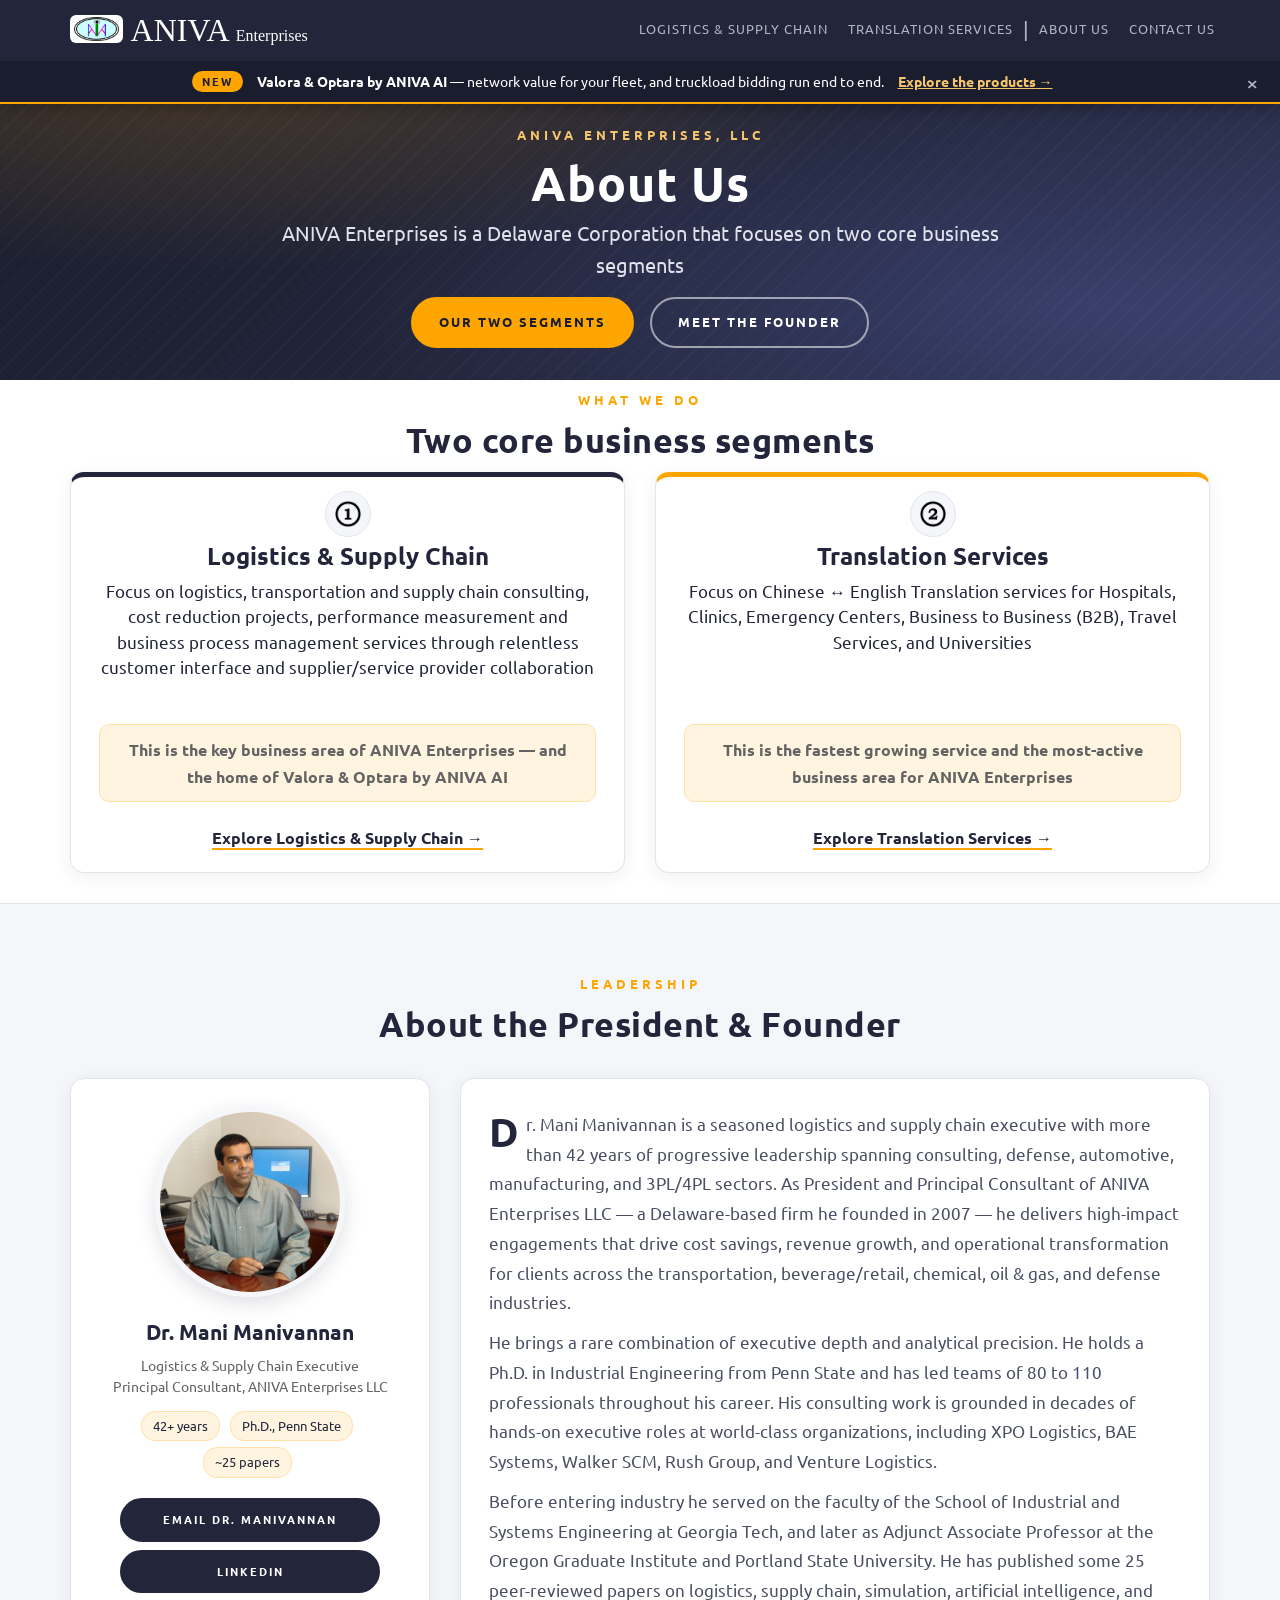
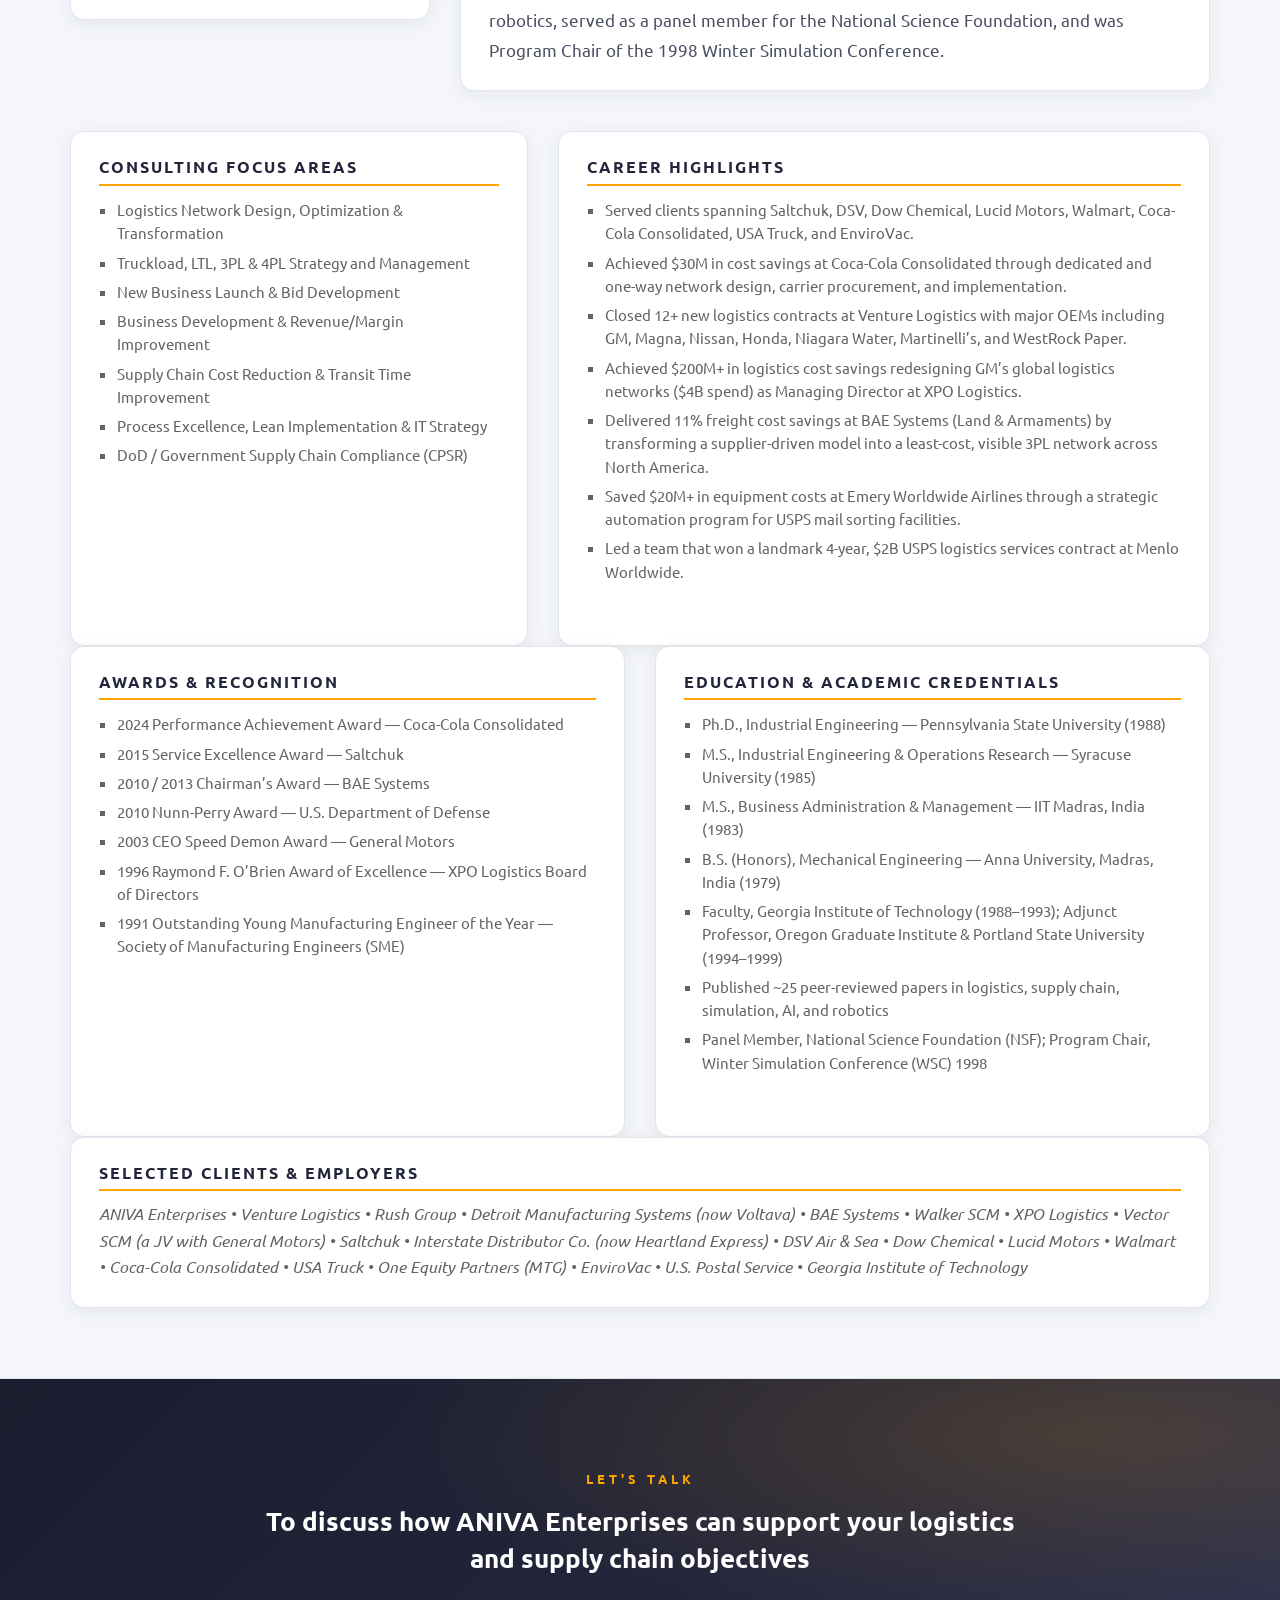
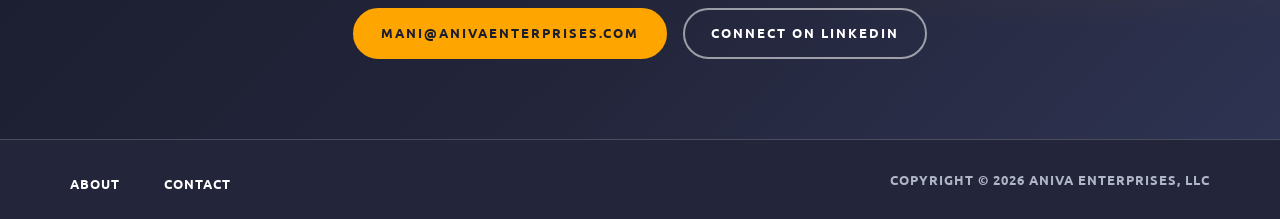
==== AboutUs/AboutUs.html @ e30e4d9e "Introduce Optara by ANIVA AI across the site - LSC page: new Optara band after Valora, same design l" ====
<!DOCTYPE html>
<html>
  <head>
    <title>
      About Us
    </title>
    <link rel="shortcut icon" href="../browser_icon.ico"/>
    <meta charset="utf-8">
    <meta http-equiv="X-UA-Compatible" content="IE=edge">
    <meta name="viewport" content="width=device-width, initial-scale=1">
    <meta name="description" content="About ANIVA Enterprises, LLC - a Delaware corporation with two core segments, logistics & supply chain consulting and translation services - and its founder, Dr. Mani Manivannan.">
    <meta property="og:type" content="website">
    <meta property="og:site_name" content="ANIVA Enterprises, LLC">
    <meta property="og:title" content="About Us | ANIVA Enterprises">
    <meta property="og:description" content="About ANIVA Enterprises, LLC - a Delaware corporation with two core segments, logistics & supply chain consulting and translation services - and its founder, Dr. Mani Manivannan.">
    <meta property="og:url" content="https://www.anivaenterprises.com/AboutUs/AboutUs.html">
    <meta property="og:image" content="https://www.anivaenterprises.com/og-image.png">
    <meta property="og:image:width" content="1200">
    <meta property="og:image:height" content="630">
    <meta property="og:image:alt" content="ANIVA Enterprises, LLC - Logistics & Supply Chain Consulting; Chinese-English Translation">
    <meta name="twitter:card" content="summary_large_image">
    <meta name="twitter:title" content="About Us | ANIVA Enterprises">
    <meta name="twitter:description" content="About ANIVA Enterprises, LLC - a Delaware corporation with two core segments, logistics & supply chain consulting and translation services - and its founder, Dr. Mani Manivannan.">
    <meta name="twitter:image" content="https://www.anivaenterprises.com/og-image.png">
    <link rel="stylesheet" href="https://maxcdn.bootstrapcdn.com/bootstrap/3.3.5/css/bootstrap.min.css">
    <link href='https://fonts.googleapis.com/css?family=Ubuntu:400,500,700,400italic' rel='stylesheet' type='text/css'>
    <link rel="stylesheet" href="../Nav_Bar.css?v=2"/>
    <link rel="stylesheet" href="../Footer.css"/>
    <link rel="stylesheet" href="../Site.css?v=3"/>
    <link rel="stylesheet" href="AboutUs.css?v=2"/>
  </head>

  <body>
    <!--Navigation Bar-->
    <div class="navbar navbar-default navbar-fixed-top" role="navigation">
      <div class="container">
        <div class="navbar-header">
          <button type="button" class="navbar-toggle" data-toggle="collapse" data-target=".navbar-collapse">
            <span class="sr-only">Toggle navigation</span>
            <span class="icon-bar"></span>
            <span class="icon-bar"></span>
            <span class="icon-bar"></span>
          </button>
          <a class="navbar-brand" id="home-button" href="../Home/Home.html"><img class="brand-logo" src="../Home/ANIVA_logo.png" alt="ANIVA logo" width="52" height="28" style="display:inline-block;height:28px;width:auto;vertical-align:middle;position:relative;top:-5px;margin-right:8px;background:#fff;border-radius:6px;padding:2px 4px;">ANIVA <span class="brand-sub">Enterprises</span></a>
        </div>
        <div class="navbar-collapse collapse">
          <ul class="nav navbar-nav navbar-right">
            <li><a href="../LogisticsandSupplyChain/LSC.html">Logistics &amp; Supply Chain</a></li>
            <li><a href="../TranslationServices/TranslationServices.html">Translation Services</a></li>
            <li id="nav_divider" class="hidden-xs">|</li>
            <li><a href="AboutUs.html">About Us</a></li>
            <li><a href="../ContactUs/ContactUs.html">Contact Us</a></li>
          </ul>
        </div>
      </div>
    </div>

    <!--Valora announcement ribbon (dismissible)-->
    <div class="announce" id="announce" role="region" aria-label="Announcement">
      <span class="announce-pill">New</span>
      <span class="announce-text"><span class="announce-short">Introducing </span><b>Valora &amp; Optara by ANIVA AI</b><span class="announce-long"> &mdash; network value for your fleet, and truckload bidding run end to end.</span></span>
      <a class="announce-link" href="../LogisticsandSupplyChain/LSC.html#valora"><span class="announce-long">Explore the products</span><span class="announce-short">Learn more</span> &rarr;</a>
      <button class="announce-close" type="button" aria-label="Dismiss announcement">&times;</button>
    </div>
    <!--Hero-->
    <section class="hero hero-compact">
      <div class="container">
        <p class="eyebrow eyebrow-light">ANIVA Enterprises, LLC</p>
        <h1>About Us</h1>
        <p class="hero-lede">ANIVA Enterprises is a Delaware Corporation that focuses on two core business segments</p>
        <div class="hero-actions">
          <a class="cta cta-solid" href="#segments">Our two segments</a>
          <a class="cta cta-ghost" href="#founder">Meet the founder</a>
        </div>
      </div>
    </section>

    <!--Business Segments-->
    <section class="section" id="segments">
      <div class="container">
        <div class="section-head">
          <p class="eyebrow">What we do</p>
          <h2>Two core business segments</h2>
        </div>
        <div class="row card-row">
          <div class="col-md-6" id="logistics">
            <div class="site-card card-topline segment-card">
              <div class="icon-circle"><img src="one.png" alt="One"/></div>
              <h3>Logistics &amp; Supply Chain</h3>
              <p class="segment-lede">Focus on logistics, transportation and supply chain consulting, cost reduction projects, performance measurement and business process management services through relentless customer interface and supplier/service provider collaboration</p>
              <p class="segment-highlight"><b>This is the key business area of ANIVA Enterprises &mdash; and the home of Valora &amp; Optara by ANIVA AI</b></p>
              <p class="segment-link"><a class="text-link" href="../LogisticsandSupplyChain/LSC.html">Explore Logistics &amp; Supply Chain &rarr;</a></p>
            </div>
          </div>
          <div class="col-md-6" id="translation">
            <div class="site-card card-topline-orange segment-card">
              <div class="icon-circle"><img src="two.png" alt="Two"/></div>
              <h3>Translation Services</h3>
              <p class="segment-lede">Focus on Chinese &harr; English Translation services for Hospitals, Clinics, Emergency Centers, Business to Business (B2B), Travel Services, and Universities</p>
              <p class="segment-highlight"><b>This is the fastest growing service and the most-active business area for ANIVA Enterprises</b></p>
              <p class="segment-link"><a class="text-link" href="../TranslationServices/TranslationServices.html">Explore Translation Services &rarr;</a></p>
            </div>
          </div>
        </div>
      </div>
    </section>

    <!--About the Founder-->
    <section class="section section-soft" id="founder">
      <div class="container">
        <div class="section-head">
          <p class="eyebrow">Leadership</p>
          <h2>About the President &amp; Founder</h2>
        </div>

        <div class="row founder-intro">
          <div class="col-md-4">
            <div class="founder-photo-card">
              <img src="founder.png" alt="Dr. Mani Manivannan"/>
              <p class="founder-name">Dr. Mani Manivannan</p>
              <p class="founder-role">Logistics &amp; Supply Chain Executive<br>Principal Consultant, ANIVA Enterprises LLC</p>
              <div class="founder-quick">
                <span class="chip chip-orange">42+ years</span>
                <span class="chip chip-orange">Ph.D., Penn State</span>
                <span class="chip chip-orange">~25 papers</span>
              </div>
              <a class="cta cta-navy" href="mailto:mani@anivaenterprises.com">Email Dr. Manivannan</a>
              <a class="cta cta-navy" href="https://www.linkedin.com/in/mani-manivannan-b19516b/" target="_blank" rel="noopener">LinkedIn</a>
            </div>
          </div>
          <div class="col-md-8">
            <div class="site-card site-card-static founder-bio">
              <p>
                Dr. Mani Manivannan is a seasoned logistics and supply chain executive with more than 42 years of progressive leadership spanning consulting, defense, automotive, manufacturing, and 3PL/4PL sectors. As President and Principal Consultant of ANIVA Enterprises LLC &mdash; a Delaware-based firm he founded in 2007 &mdash; he delivers high-impact engagements that drive cost savings, revenue growth, and operational transformation for clients across the transportation, beverage/retail, chemical, oil &amp; gas, and defense industries.
              </p>
              <p>
                He brings a rare combination of executive depth and analytical precision. He holds a Ph.D. in Industrial Engineering from Penn State and has led teams of 80 to 110 professionals throughout his career. His consulting work is grounded in decades of hands-on executive roles at world-class organizations, including XPO Logistics, BAE Systems, Walker SCM, Rush Group, and Venture Logistics.
              </p>
              <p>
                Before entering industry he served on the faculty of the School of Industrial and Systems Engineering at Georgia Tech, and later as Adjunct Associate Professor at the Oregon Graduate Institute and Portland State University. He has published some 25 peer-reviewed papers on logistics, supply chain, simulation, artificial intelligence, and robotics, served as a panel member for the National Science Foundation, and was Program Chair of the 1998 Winter Simulation Conference.
              </p>
            </div>
          </div>
        </div>

        <div class="row card-row founder-details">
          <div class="col-md-5">
            <div class="site-card site-card-static">
              <h4 class="mini-head">Consulting Focus Areas</h4>
              <ul>
                <li>Logistics Network Design, Optimization &amp; Transformation</li>
                <li>Truckload, LTL, 3PL &amp; 4PL Strategy and Management</li>
                <li>New Business Launch &amp; Bid Development</li>
                <li>Business Development &amp; Revenue/Margin Improvement</li>
                <li>Supply Chain Cost Reduction &amp; Transit Time Improvement</li>
                <li>Process Excellence, Lean Implementation &amp; IT Strategy</li>
                <li>DoD / Government Supply Chain Compliance (CPSR)</li>
              </ul>
            </div>
          </div>
          <div class="col-md-7">
            <div class="site-card site-card-static">
              <h4 class="mini-head">Career Highlights</h4>
              <ul>
                <li>Served clients spanning Saltchuk, DSV, Dow Chemical, Lucid Motors, Walmart, Coca-Cola Consolidated, USA Truck, and EnviroVac.</li>
                <li>Achieved $30M in cost savings at Coca-Cola Consolidated through dedicated and one-way network design, carrier procurement, and implementation.</li>
                <li>Closed 12+ new logistics contracts at Venture Logistics with major OEMs including GM, Magna, Nissan, Honda, Niagara Water, Martinelli&rsquo;s, and WestRock Paper.</li>
                <li>Achieved $200M+ in logistics cost savings redesigning GM&rsquo;s global logistics networks ($4B spend) as Managing Director at XPO Logistics.</li>
                <li>Delivered 11% freight cost savings at BAE Systems (Land &amp; Armaments) by transforming a supplier-driven model into a least-cost, visible 3PL network across North America.</li>
                <li>Saved $20M+ in equipment costs at Emery Worldwide Airlines through a strategic automation program for USPS mail sorting facilities.</li>
                <li>Led a team that won a landmark 4-year, $2B USPS logistics services contract at Menlo Worldwide.</li>
              </ul>
            </div>
          </div>
        </div>

        <div class="row card-row founder-details">
          <div class="col-md-6">
            <div class="site-card site-card-static">
              <h4 class="mini-head">Awards &amp; Recognition</h4>
              <ul>
                <li>2024 Performance Achievement Award &mdash; Coca-Cola Consolidated</li>
                <li>2015 Service Excellence Award &mdash; Saltchuk</li>
                <li>2010 / 2013 Chairman&rsquo;s Award &mdash; BAE Systems</li>
                <li>2010 Nunn-Perry Award &mdash; U.S. Department of Defense</li>
                <li>2003 CEO Speed Demon Award &mdash; General Motors</li>
                <li>1996 Raymond F. O&rsquo;Brien Award of Excellence &mdash; XPO Logistics Board of Directors</li>
                <li>1991 Outstanding Young Manufacturing Engineer of the Year &mdash; Society of Manufacturing Engineers (SME)</li>
              </ul>
            </div>
          </div>
          <div class="col-md-6">
            <div class="site-card site-card-static">
              <h4 class="mini-head">Education &amp; Academic Credentials</h4>
              <ul>
                <li>Ph.D., Industrial Engineering &mdash; Pennsylvania State University (1988)</li>
                <li>M.S., Industrial Engineering &amp; Operations Research &mdash; Syracuse University (1985)</li>
                <li>M.S., Business Administration &amp; Management &mdash; IIT Madras, India (1983)</li>
                <li>B.S. (Honors), Mechanical Engineering &mdash; Anna University, Madras, India (1979)</li>
                <li>Faculty, Georgia Institute of Technology (1988&ndash;1993); Adjunct Professor, Oregon Graduate Institute &amp; Portland State University (1994&ndash;1999)</li>
                <li>Published ~25 peer-reviewed papers in logistics, supply chain, simulation, AI, and robotics</li>
                <li>Panel Member, National Science Foundation (NSF); Program Chair, Winter Simulation Conference (WSC) 1998</li>
              </ul>
            </div>
          </div>
        </div>

        <div class="row">
          <div class="col-md-12">
            <div class="site-card site-card-static clients-card">
              <h4 class="mini-head">Selected Clients &amp; Employers</h4>
              <p class="founder-clients">ANIVA Enterprises &bull; Venture Logistics &bull; Rush Group &bull; Detroit Manufacturing Systems (now Voltava) &bull; BAE Systems &bull; Walker SCM &bull; XPO Logistics &bull; Vector SCM (a JV with General Motors) &bull; Saltchuk &bull; Interstate Distributor Co. (now Heartland Express) &bull; DSV Air &amp; Sea &bull; Dow Chemical &bull; Lucid Motors &bull; Walmart &bull; Coca-Cola Consolidated &bull; USA Truck &bull; One Equity Partners (MTG) &bull; EnviroVac &bull; U.S. Postal Service &bull; Georgia Institute of Technology</p>
            </div>
          </div>
        </div>
      </div>
    </section>

    <!--Contact band-->
    <section class="band-navy about-cta">
      <div class="container">
        <p class="eyebrow">Let's talk</p>
        <h3>To discuss how ANIVA Enterprises can support your logistics and supply chain objectives</h3>
        <p><a class="cta cta-solid" href="mailto:mani@anivaenterprises.com">mani@anivaenterprises.com</a> <a class="cta cta-ghost" href="https://www.linkedin.com/in/mani-manivannan-b19516b/" target="_blank" rel="noopener">Connect on LinkedIn</a></p>
      </div>
    </section>

    <!--Footer-->
    <footer class="footer">
      <div class="container">
        <div class="row">
          <div class="col-xs-6">
            <a href="AboutUs.html">About</a>
            <a href="../ContactUs/ContactUs.html">Contact</a>
          </div>
          <div class="col-xs-6">
            <p>Copyright &copy; 2026 Aniva Enterprises, LLC</p>
          </div>
        </div>
      </div>
    </footer>

    <script src="https://ajax.googleapis.com/ajax/libs/jquery/1.11.3/jquery.min.js"></script>
    <script src="https://maxcdn.bootstrapcdn.com/bootstrap/3.3.5/js/bootstrap.min.js"></script>
    <script src="../Site.js?v=3"></script>

  </body>
</html>
---- Nav_Bar.css ----
/************************************************/
/*               Navigation Bar                 */
/************************************************/
/*Navigation Bar Space*/
.navbar {
  background-color: #23263B !important;
  height: 61px !important;
  z-index: 9 !important;
  border-width: 0 !important;
}

/*Company Label on Navigation Bar*/
.navbar-brand {
  position: relative !important;
  font-family: Georgia !important;
  color: white !important;
  top: 5px !important;
  font-size: 32px !important;
}

/*Navigation Menu Items*/
.nav a {
  position: relative !important;
  top: 4px !important;
  color: #B1B6C7 !important;
  font-family: 'Ubuntu', Tahoma, sans-serif;
  font-size: 13px !important;
  padding-left: 10px !important;
  padding-right: 10px !important;
  text-transform: uppercase !important;
  text-decoration: none !important;
  letter-spacing: 1px;
  transition: all 0.2s ease 0s;
}

/*Menu Items Mouse-Hovering Configuration*/
.nav a:hover {
  color: #DFE2EB !important;
}

/*Menu Item Divider*/
#nav_divider {
  position: relative !important;
  font-size: 20px !important;
  top: 13px !important;
  color: #B1B6C7 !important;
}

/*Collapsed Menu Configuration*/
.navbar-collapse {
  background-color: #23263B !important;
  border-width: 11px !important;
  border-color: #23263B !important;
}

/*Navbar Minimized Configuration*/
.navbar-toggle {
  position: relative;
  top: 4px;
  transition: all 0.3s ease 0s;
}

/*Navbar Icon Bars*/
.icon-bar {
  background-color: white !important;
}

.navbar-toggle:focus {
  background: none !important;
}

.navbar-toggle:hover {
  background: none !important;
}
/*Logo image beside the brand name*/
.brand-logo {
  display: inline-block !important;
  height: 28px;
  width: auto;
  vertical-align: middle;
  position: relative;
  top: -5px;
  margin-right: 8px;
  background-color: white;
  border-radius: 6px;
  padding: 2px 4px;
}

.brand-sub {
  font-size: 16px !important;
}
---- Footer.css ----
/************************************************/
/*                    Footer                    */
/************************************************/
.footer {
  position: relative;
  width: 100%;
  min-height: 80px;
  background-color: #23263B;
  font-family: 'Ubuntu', Tahoma, sans-serif;
}

.footer .row {
  margin-top: 30px;
}

.footer a {
  text-align: left;
  font-weight: bold;
  text-transform: uppercase;
  color: white;
  text-decoration: none;
  letter-spacing: 1px;
  font-size: 13px;
  margin-right: 40px;
  transition: all 0.2s ease 0s;
}

.footer a:hover {
  color: orange;
}

.footer p {
  text-align: right;
  font-weight: bold;
  text-transform: uppercase;
  color: #B1B6C7;
  letter-spacing: 1px;
  font-size: 13px;
}
---- Site.css ----
/************************************************/
/*        ANIVA Enterprises - shared styles      */
/*   Hero bands, section headers, cards, CTAs    */
/************************************************/
/* Palette: navy #23263B (deep #1A1D2E), orange accent,
   grey text #636363, page tint #F4F6FA, border #E1E5EC  */

body {
  font-family: 'Ubuntu', Tahoma, sans-serif;
  font-size: 16px;
  line-height: 1.6;
  color: #636363;
  background-color: white;
}

/*****************Small type pieces**************/
.eyebrow {
  font-size: 13px;
  letter-spacing: 4px;
  text-transform: uppercase;
  color: orange;
  font-weight: bold;
  margin: 0 0 10px 0;
}

.eyebrow-light {
  color: #F5C56B;
}

.section-head {
  text-align: center;
  max-width: 820px;
  margin: 0 auto 36px auto;
}

.section-head h2 {
  font-size: 34px;
  font-weight: bold;
  color: #23263B;
  margin: 0 0 14px 0;
  letter-spacing: 0.5px;
}

.section-lede {
  color: #636363;
  font-size: 19px;
  line-height: 1.65;
  margin: 0;
}

.accent-rule {
  width: 60px;
  height: 3px;
  background-color: orange;
  border-radius: 2px;
  margin: 14px auto 0 auto;
}

/*******************Buttons**********************/
.cta {
  display: inline-block;
  font-size: 13px;
  font-weight: bold;
  letter-spacing: 2px;
  text-transform: uppercase;
  padding: 13px 26px;
  border-radius: 30px;
  text-decoration: none !important;
  transition: all 0.25s ease 0s;
  margin: 6px 6px 0 6px;
}

.cta-solid {
  background-color: orange;
  color: #1A1D2E !important;
  border: 2px solid orange;
}

.cta-solid:hover {
  background-color: white;
  border-color: white;
  transform: translateY(-2px);
  box-shadow: 0 8px 22px rgba(0, 0, 0, 0.25);
}

.cta-ghost {
  background-color: transparent;
  color: white !important;
  border: 2px solid rgba(255, 255, 255, 0.55);
}

.cta-ghost:hover {
  border-color: white;
  background-color: rgba(255, 255, 255, 0.08);
  transform: translateY(-2px);
}

.cta-navy {
  background-color: #23263B;
  color: white !important;
  border: 2px solid #23263B;
}

.cta-navy:hover {
  background-color: white;
  color: #23263B !important;
  transform: translateY(-2px);
  box-shadow: 0 8px 22px rgba(35, 38, 59, 0.18);
}

.text-link {
  color: #23263B;
  font-weight: bold;
  text-decoration: none !important;
  border-bottom: 2px solid orange;
  transition: color 0.2s ease 0s;
}

.text-link:hover {
  color: orange;
}

/*********************Hero***********************/
.hero {
  position: relative;
  padding: 135px 0 60px 0;
  text-align: center;
  color: white;
  background-color: #23263B;
  background-image:
    radial-gradient(ellipse at 15% 20%, rgba(255, 165, 0, 0.18) 0%, rgba(255, 165, 0, 0) 45%),
    radial-gradient(ellipse at 85% 80%, rgba(120, 140, 255, 0.18) 0%, rgba(120, 140, 255, 0) 50%),
    linear-gradient(135deg, #1A1D2E 0%, #23263B 55%, #2E3352 100%);
  overflow: hidden;
}

.hero:before {
  content: "";
  position: absolute;
  inset: 0;
  background-image: repeating-linear-gradient(-45deg, rgba(255, 255, 255, 0.025) 0 2px, transparent 2px 14px);
  pointer-events: none;
}

.hero .container {
  position: relative;
}

.hero h1 {
  font-size: 48px;
  font-weight: bold;
  letter-spacing: 1px;
  color: white;
  margin: 0 0 18px 0;
}

.hero-lede {
  font-size: 20px;
  line-height: 1.6;
  color: #DFE2EB;
  max-width: 760px;
  margin: 0 auto 26px auto;
}

.hero-actions {
  margin-bottom: 44px;
}

.hero-compact {
  padding-bottom: 54px;
}

.hero-compact .hero-actions {
  margin-bottom: 0;
}

/* Photo hero: page supplies the image via an inline style or page CSS */
.hero-photo {
  background-size: cover;
  background-position: center;
}

.hero-photo:after {
  content: "";
  position: absolute;
  inset: 0;
  background: linear-gradient(135deg, rgba(26, 29, 46, 0.88) 0%, rgba(35, 38, 59, 0.78) 55%, rgba(46, 51, 82, 0.72) 100%);
  pointer-events: none;
}

.hero-photo .container {
  z-index: 1;
}

.hero-stats {
  display: flex;
  flex-wrap: wrap;
  justify-content: center;
  gap: 16px;
  max-width: 1040px;
  margin: 0 auto;
}

.stat {
  flex: 1 1 200px;
  max-width: 250px;
  background-color: rgba(255, 255, 255, 0.06);
  border: 1px solid rgba(255, 255, 255, 0.14);
  border-radius: 12px;
  padding: 18px 16px 16px 16px;
  text-align: center;
  backdrop-filter: blur(2px);
}

.stat-num {
  display: block;
  font-size: 38px;
  font-weight: bold;
  color: white;
  line-height: 1;
  margin-bottom: 8px;
  letter-spacing: 0.5px;
}

.stat-num sup {
  font-size: 18px;
  color: orange;
  top: -0.7em;
}

.stat-label {
  display: block;
  font-size: 14px;
  line-height: 1.45;
  color: #B1B6C7;
}

/*******************Sections*********************/
.section {
  padding: 70px 0;
}

.section-soft {
  background-color: #F4F6FA;
  border-top: 1px solid #E1E5EC;
  border-bottom: 1px solid #E1E5EC;
}

.band-navy {
  position: relative;
  color: #DFE2EB;
  background-color: #23263B;
  background-image:
    radial-gradient(ellipse at 85% 15%, rgba(255, 165, 0, 0.16) 0%, rgba(255, 165, 0, 0) 45%),
    linear-gradient(135deg, #1A1D2E 0%, #23263B 55%, #2E3352 100%);
  overflow: hidden;
}

/*********************Cards**********************/
.site-card {
  position: relative;
  background-color: white;
  border: 1px #E1E5EC solid;
  border-radius: 14px;
  box-shadow: 0 4px 18px rgba(35, 38, 59, 0.07);
  padding: 30px 28px 26px 28px;
  margin-bottom: 30px;
  height: 100%;
  transition: all 0.25s ease 0s;
}

.site-card:hover {
  transform: translateY(-3px);
  box-shadow: 0 12px 30px rgba(35, 38, 59, 0.12);
  border-color: #B1B6C7;
}

.site-card-static:hover {
  transform: none;
  box-shadow: 0 4px 18px rgba(35, 38, 59, 0.07);
  border-color: #E1E5EC;
}

.site-card h3, .site-card h4 {
  color: #23263B;
  font-weight: bold;
  margin-top: 0;
}

.site-card p, .site-card li {
  font-size: 16px;
  line-height: 1.65;
  color: #636363;
}

.site-card ul {
  padding-left: 18px;
  list-style: square;
  margin-bottom: 0;
}

.site-card ol {
  padding-left: 20px;
  margin-bottom: 0;
}

.site-card li {
  margin-bottom: 5px;
}

.card-topline {
  border-top: 5px solid #23263B;
}

.card-topline-orange {
  border-top: 5px solid orange;
}

.icon-circle {
  width: 84px;
  height: 84px;
  border-radius: 50%;
  background-color: #F4F6FA;
  border: 1px solid #E1E5EC;
  margin: 0 auto 18px auto;
  display: flex;
  align-items: center;
  justify-content: center;
}

.icon-circle img {
  max-width: 48px;
  max-height: 48px;
  width: auto;
  height: auto;
}

/* Small uppercase panel heading with orange underline */
.mini-head {
  color: black;
  font-size: 16px;
  font-weight: bold;
  text-transform: uppercase;
  letter-spacing: 2px;
  margin-top: 20px;
  padding-bottom: 8px;
  border-bottom: 2px solid orange;
}

/* Equal-height card rows on medium screens and up */
@media (min-width: 992px) {
  .card-row {
    display: flex;
    flex-wrap: wrap;
  }
  .card-row > [class*="col-"] {
    display: flex;
    float: none;
  }
  .card-row .site-card {
    flex: 1 1 auto;
    width: 100%;
  }
}

/*********************Chips**********************/
.chip {
  display: inline-block;
  font-size: 13px;
  color: #23263B;
  background-color: #EEF1F7;
  border-radius: 14px;
  padding: 4px 11px;
  margin: 0 6px 6px 0;
}

.chip-orange {
  background-color: #FFF4E0;
  border: 1px solid #FFE1A8;
}

/*******************Footer***********************/
.footer {
  margin-top: 0;
  border-top: 1px solid rgba(255, 255, 255, 0.18);
}

/******************Responsive********************/
@media (max-width: 767px) {
  .hero {
    padding-top: 105px;
  }
  .hero h1 {
    font-size: 32px;
  }
  .hero-lede {
    font-size: 17px;
  }
  .section-head h2 {
    font-size: 26px;
  }
  .section {
    padding: 50px 0;
  }
  .stat {
    flex: 1 1 42%;
    max-width: none;
    padding: 14px 10px 12px 10px;
  }
  .stat-num {
    font-size: 28px;
  }
}

/**************Reveal-on-scroll (Site.js)********/
.js-reveal .reveal {
  opacity: 0;
  transform: translateY(18px);
  transition: opacity 0.6s ease, transform 0.6s ease;
}

.js-reveal .reveal.in {
  opacity: 1;
  transform: none;
}

@media (prefers-reduced-motion: reduce) {
  .js-reveal .reveal {
    opacity: 1;
    transform: none;
    transition: none;
  }
}
/**************Valora announcement ribbon*********/
.announce {
  display: none;
  position: fixed;
  top: 61px;
  left: 0;
  right: 0;
  z-index: 8;
  align-items: center;
  justify-content: center;
  flex-wrap: wrap;
  gap: 6px 14px;
  padding: 10px 52px 10px 16px;
  background-color: #1A1D2E;
  border-bottom: 2px solid orange;
  color: #FFFFFF;
  font-family: 'Ubuntu', Tahoma, sans-serif;
  font-size: 14px;
  line-height: 1.4;
  text-align: center;
  box-shadow: 0 4px 14px rgba(0, 0, 0, 0.25);
}
.ribbon-on .announce { display: flex; }
.announce-pill {
  display: inline-block;
  font-size: 11px;
  font-weight: bold;
  letter-spacing: 2px;
  text-transform: uppercase;
  background-color: orange;
  color: #1A1D2E;
  border-radius: 12px;
  padding: 3px 10px;
}
.announce-text b { color: #FFFFFF; }
.announce-short { display: none; }
.announce-link {
  color: #F5C56B !important;
  font-weight: bold;
  text-decoration: underline !important;
  white-space: nowrap;
}
.announce-link:hover { color: orange !important; }
.announce-close {
  position: absolute;
  right: 14px;
  top: 50%;
  transform: translateY(-50%);
  background: none;
  border: none;
  color: #B1B6C7;
  font-size: 22px;
  line-height: 1;
  padding: 4px 8px;
  cursor: pointer;
}
.announce-close:hover { color: #FFFFFF; }
.announce-close:focus { outline: none; }

/* make room for the ribbon under the fixed navbar (height measured by Site.js) */
.ribbon-on .hero { padding-top: calc(135px + var(--ribbon-h, 44px)); }
.ribbon-on .home-hero { padding-top: calc(120px + var(--ribbon-h, 44px)); }
.ribbon-on .section-nav { top: calc(61px + var(--ribbon-h, 44px)); }
@media (max-width: 991px) {
  .announce { font-size: 13px; padding: 9px 46px 9px 14px; }
}
@media (max-width: 767px) {
  .announce { font-size: 13px; line-height: 1.35; gap: 4px 10px; padding: 8px 40px 8px 12px; }
  .announce-long { display: none; }
  .announce-short { display: inline; }
  .announce-pill { display: none; }
  .ribbon-on .hero { padding-top: calc(105px + var(--ribbon-h, 60px)); }
  .ribbon-on .home-hero { padding-top: calc(100px + var(--ribbon-h, 60px)); }
}

/* Valora hero button */
.cta-valora { border-color: orange; color: #F5C56B !important; }
.cta-valora:hover { border-color: orange; background-color: rgba(255, 165, 0, 0.15); }
---- AboutUs/AboutUs.css ----
/************************************************/
/*                   About Us                   */
/*   Page-specific styles; shared design in      */
/*   ../Site.css                                */
/************************************************/

/*****************Business Segments**************/
.segment-card {
  text-align: center;
  padding-top: 34px;
}

.segment-card h3 {
  font-size: 24px;
  margin-bottom: 14px;
}

.segment-card .segment-lede {
  font-size: 17px;
  color: #23263B;
  line-height: 1.6;
  margin-bottom: 18px;
}

.segment-card ul {
  text-align: left;
  font-size: 15px;
  padding-left: 22px;
}

.segment-card ul li {
  margin-bottom: 8px;
}

.segment-highlight {
  margin-top: 26px;
  font-size: 16px;
  color: #23263B;
  background-color: #FFF4E0;
  border: 1px solid #FFE1A8;
  border-radius: 10px;
  padding: 14px 16px;
}

.segment-link {
  margin-top: 22px;
  margin-bottom: 0;
  font-size: 15px;
}

/* Tighter first screen: hero + both full segment cards on a laptop */
.hero-compact { padding-top: 74px; padding-bottom: 10px; }
.ribbon-on .hero-compact { padding-top: calc(60px + var(--ribbon-h, 44px)); }
.hero-compact h1 { margin-bottom: 8px; }
.hero-compact .hero-lede { margin-bottom: 10px; }
#segments { padding: 10px 0 30px 0; }
#segments .section-head { margin-bottom: 6px; }
.segment-card { padding-top: 14px; padding-bottom: 20px; }
.segment-card h3 { margin-bottom: 8px; }
.segment-card .icon-circle { width: 46px; height: 46px; margin-bottom: 6px; }
.segment-card .icon-circle img { max-width: 26px; max-height: 26px; }
.segment-card .segment-lede { margin-bottom: 6px; line-height: 1.5; }
.segment-highlight { margin-top: 8px; padding: 11px 16px; }
.segment-link { margin-top: 10px; }

/* Equal-height segment cards with the highlight boxes and links aligned */
@media (min-width: 992px) {
  /* First screen = hero + the two cards, edge to edge: the hero band
     absorbs any extra viewport height so no white gap sits under the
     cards, and Leadership starts below the fold */
  .hero-compact {
    min-height: calc(100vh - 520px);
    display: flex;
    align-items: center;
    justify-content: center;
  }
  .card-row {
    display: flex;
    flex-wrap: wrap;
  }
  .card-row > [class*="col-"] {
    float: none;
  }
  .card-row .site-card {
    height: 100%;
  }
  .segment-card {
    display: flex;
    flex-direction: column;
  }
  .segment-card .segment-lede {
    flex: 1 0 auto;
  }
  .segment-card .segment-link {
    margin-top: auto;
    padding-top: 12px;
  }
}

/*****************Founder profile****************/
.founder-intro {
  margin-bottom: 10px;
}

.founder-photo-card {
  background-color: white;
  border: 1px #E1E5EC solid;
  border-radius: 14px;
  box-shadow: 0 4px 18px rgba(35, 38, 59, 0.07);
  padding: 28px 22px 26px 22px;
  text-align: center;
  margin-bottom: 30px;
}

.founder-photo-card img {
  display: block;
  width: 190px;
  height: 190px;
  object-fit: cover;
  object-position: center top;
  border-radius: 50%;
  margin: 0 auto 18px auto;
  border: 5px solid #F4F6FA;
  box-shadow: 0 6px 20px rgba(35, 38, 59, 0.15);
}

.founder-name {
  font-size: 21px;
  font-weight: bold;
  color: #23263B;
  margin: 0 0 6px 0;
}

.founder-role {
  font-size: 14px;
  line-height: 1.5;
  color: #636363;
  margin-bottom: 14px;
}

.founder-quick {
  margin-bottom: 14px;
}

.founder-photo-card .cta {
  display: block;
  margin: 8px auto 0 auto;
  max-width: 260px;
  padding: 11px 18px;
  font-size: 11px;
}

.founder-bio p {
  font-size: 17px;
  line-height: 1.75;
  color: #4A4F63;
}

.founder-bio p:first-child:first-letter {
  font-size: 40px;
  font-weight: bold;
  color: #23263B;
  float: left;
  line-height: 0.85;
  padding-right: 8px;
  padding-top: 5px;
}

.founder-bio p:last-child {
  margin-bottom: 0;
}

.founder-details .site-card {
  padding-top: 18px;
}

.founder-details .mini-head {
  margin-top: 8px;
  margin-bottom: 12px;
}

.founder-details ul li {
  font-size: 15px;
  line-height: 1.55;
  margin-bottom: 6px;
}

.clients-card {
  padding-top: 18px;
  margin-bottom: 0;
}

.clients-card .mini-head {
  margin-top: 8px;
}

.founder-clients {
  font-size: 15px;
  font-style: italic;
  line-height: 1.8;
  margin: 8px 0 0 0;
}

/*******************Contact band*****************/
.about-cta {
  padding: 90px 0 80px 0;
  text-align: center;
}

.about-cta .eyebrow {
  margin-bottom: 14px;
}

.about-cta h3 {
  color: white;
  font-size: 26px;
  font-weight: bold;
  line-height: 1.4;
  max-width: 760px;
  margin: 0 auto 26px auto;
}

.about-cta p {
  margin: 0;
}

@media (max-width: 991px) {
  .founder-photo-card {
    max-width: 420px;
    margin-left: auto;
    margin-right: auto;
  }
}
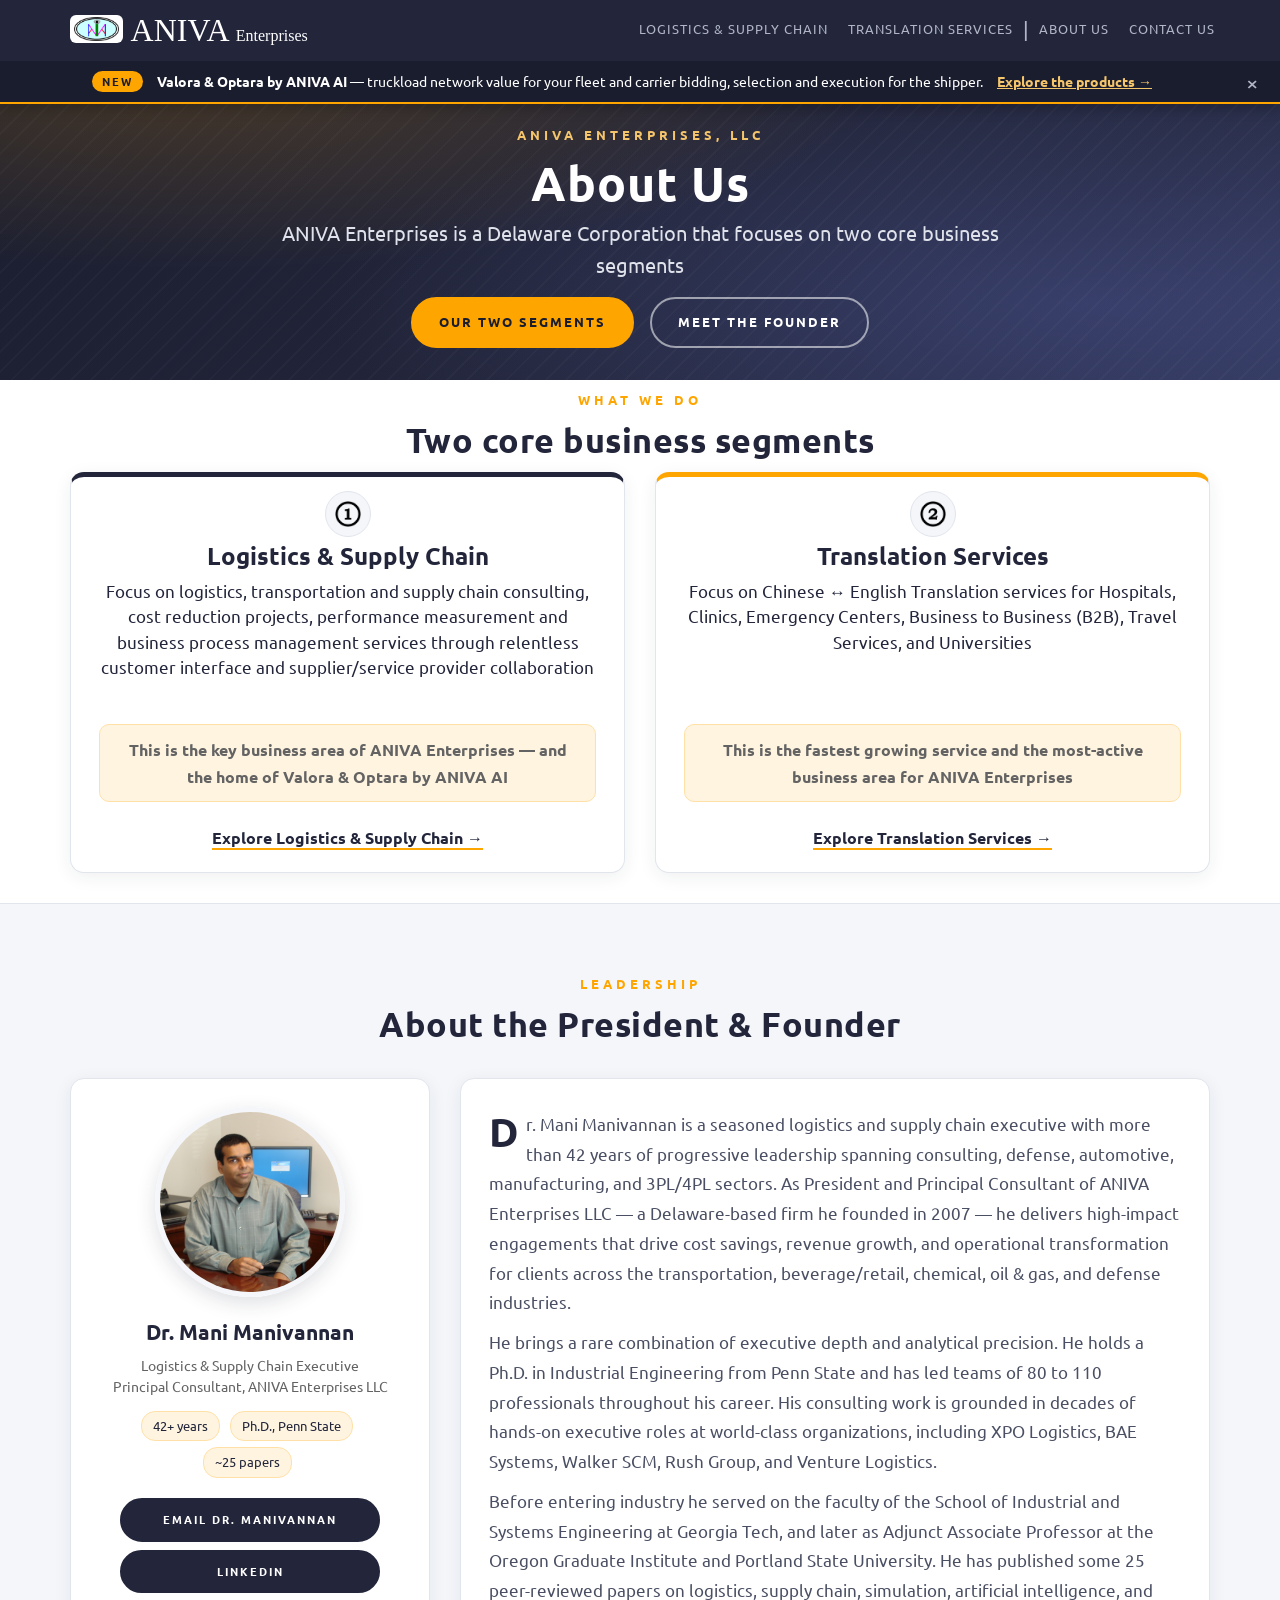
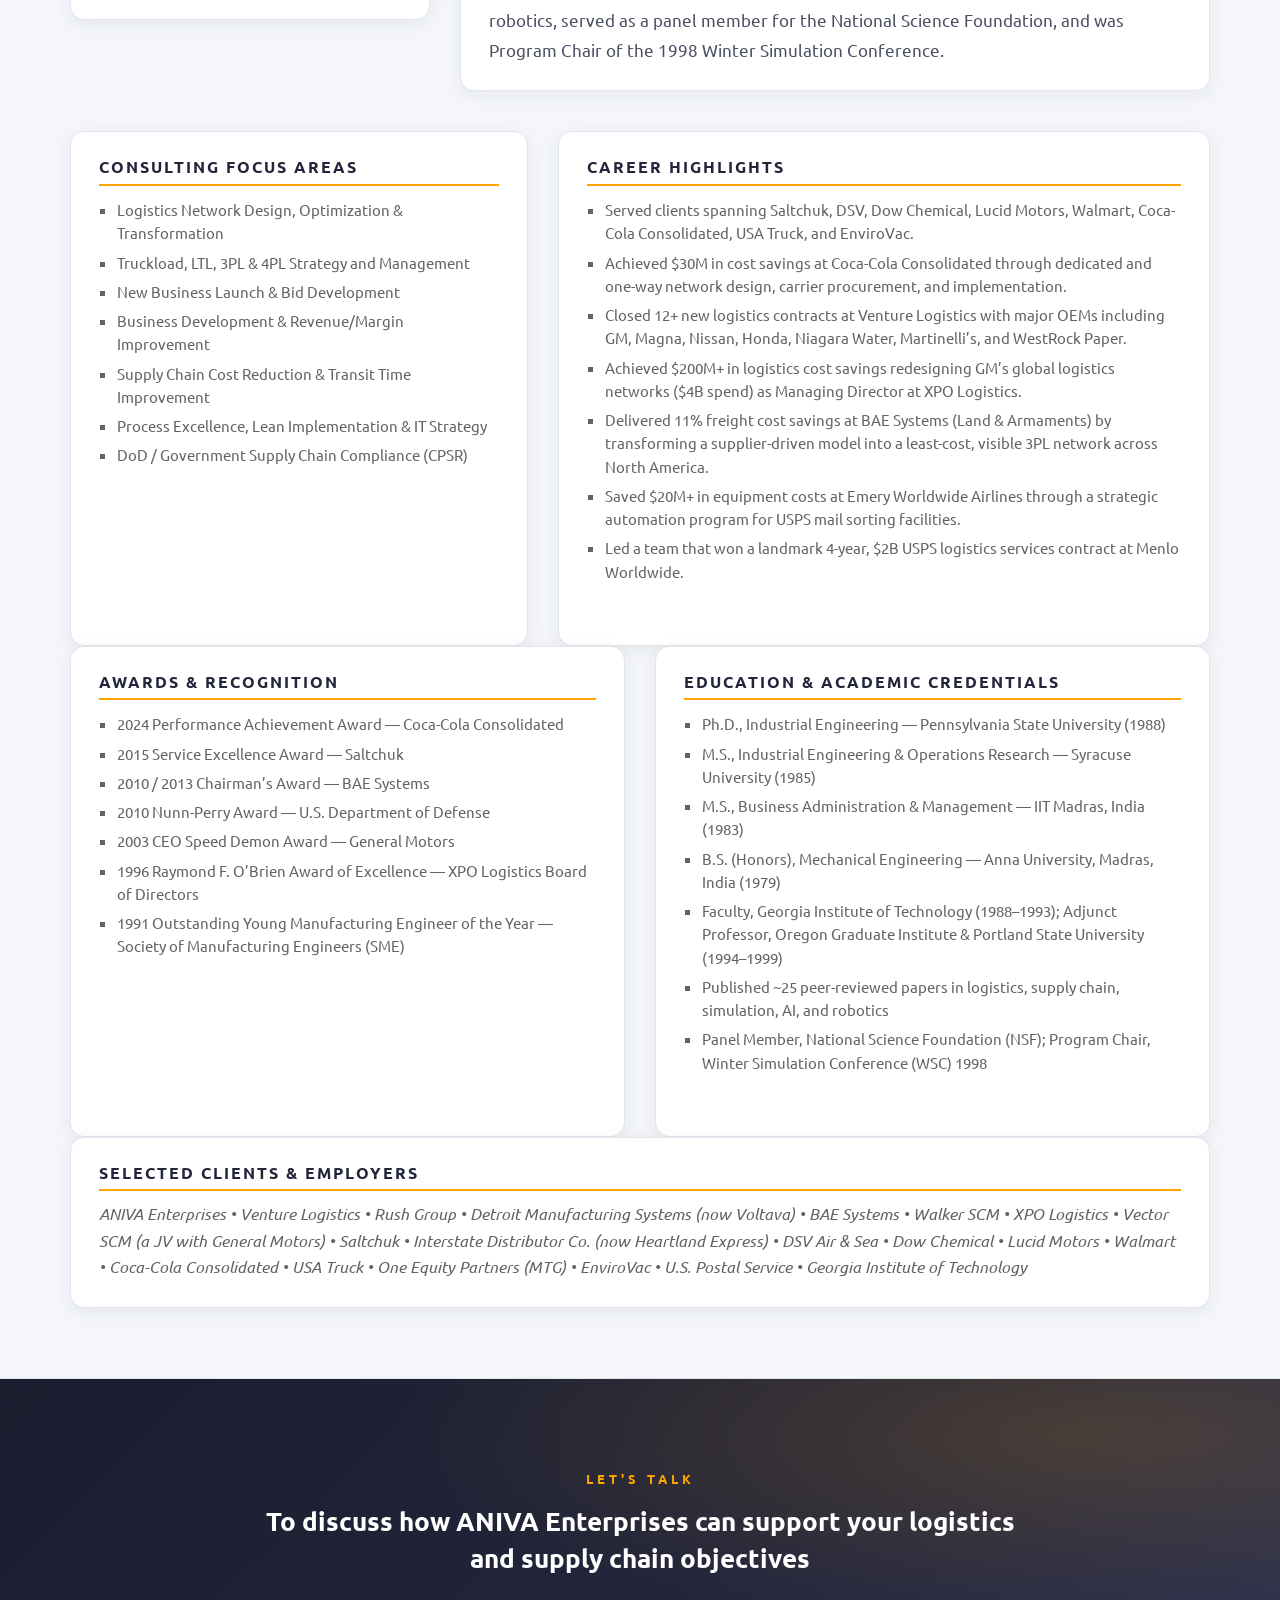
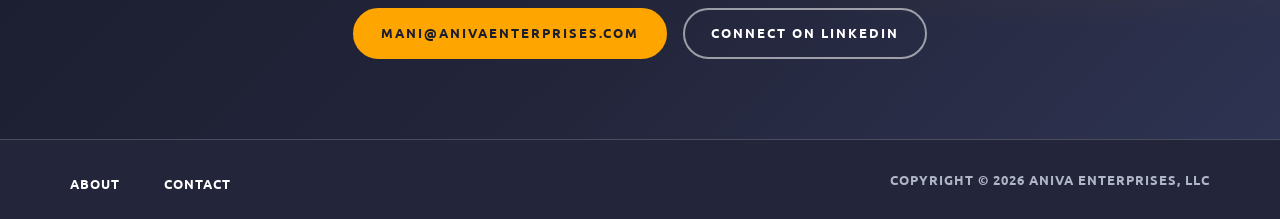
==== commit 8646c99a: "Ribbon: truckload network value for your fleet and carrier bidding, selection and execution for the " ====
--- a/AboutUs/AboutUs.html
+++ b/AboutUs/AboutUs.html
@@ -58,7 +58,7 @@
     <!--Valora announcement ribbon (dismissible)-->
     <div class="announce" id="announce" role="region" aria-label="Announcement">
       <span class="announce-pill">New</span>
-      <span class="announce-text"><span class="announce-short">Introducing </span><b>Valora &amp; Optara by ANIVA AI</b><span class="announce-long"> &mdash; network value for your fleet, and truckload bidding run end to end.</span></span>
+      <span class="announce-text"><span class="announce-short">Introducing </span><b>Valora &amp; Optara by ANIVA AI</b><span class="announce-long"> &mdash; truckload network value for your fleet and carrier bidding, selection and execution for the shipper.</span></span>
       <a class="announce-link" href="../LogisticsandSupplyChain/LSC.html#valora"><span class="announce-long">Explore the products</span><span class="announce-short">Learn more</span> &rarr;</a>
       <button class="announce-close" type="button" aria-label="Dismiss announcement">&times;</button>
     </div>
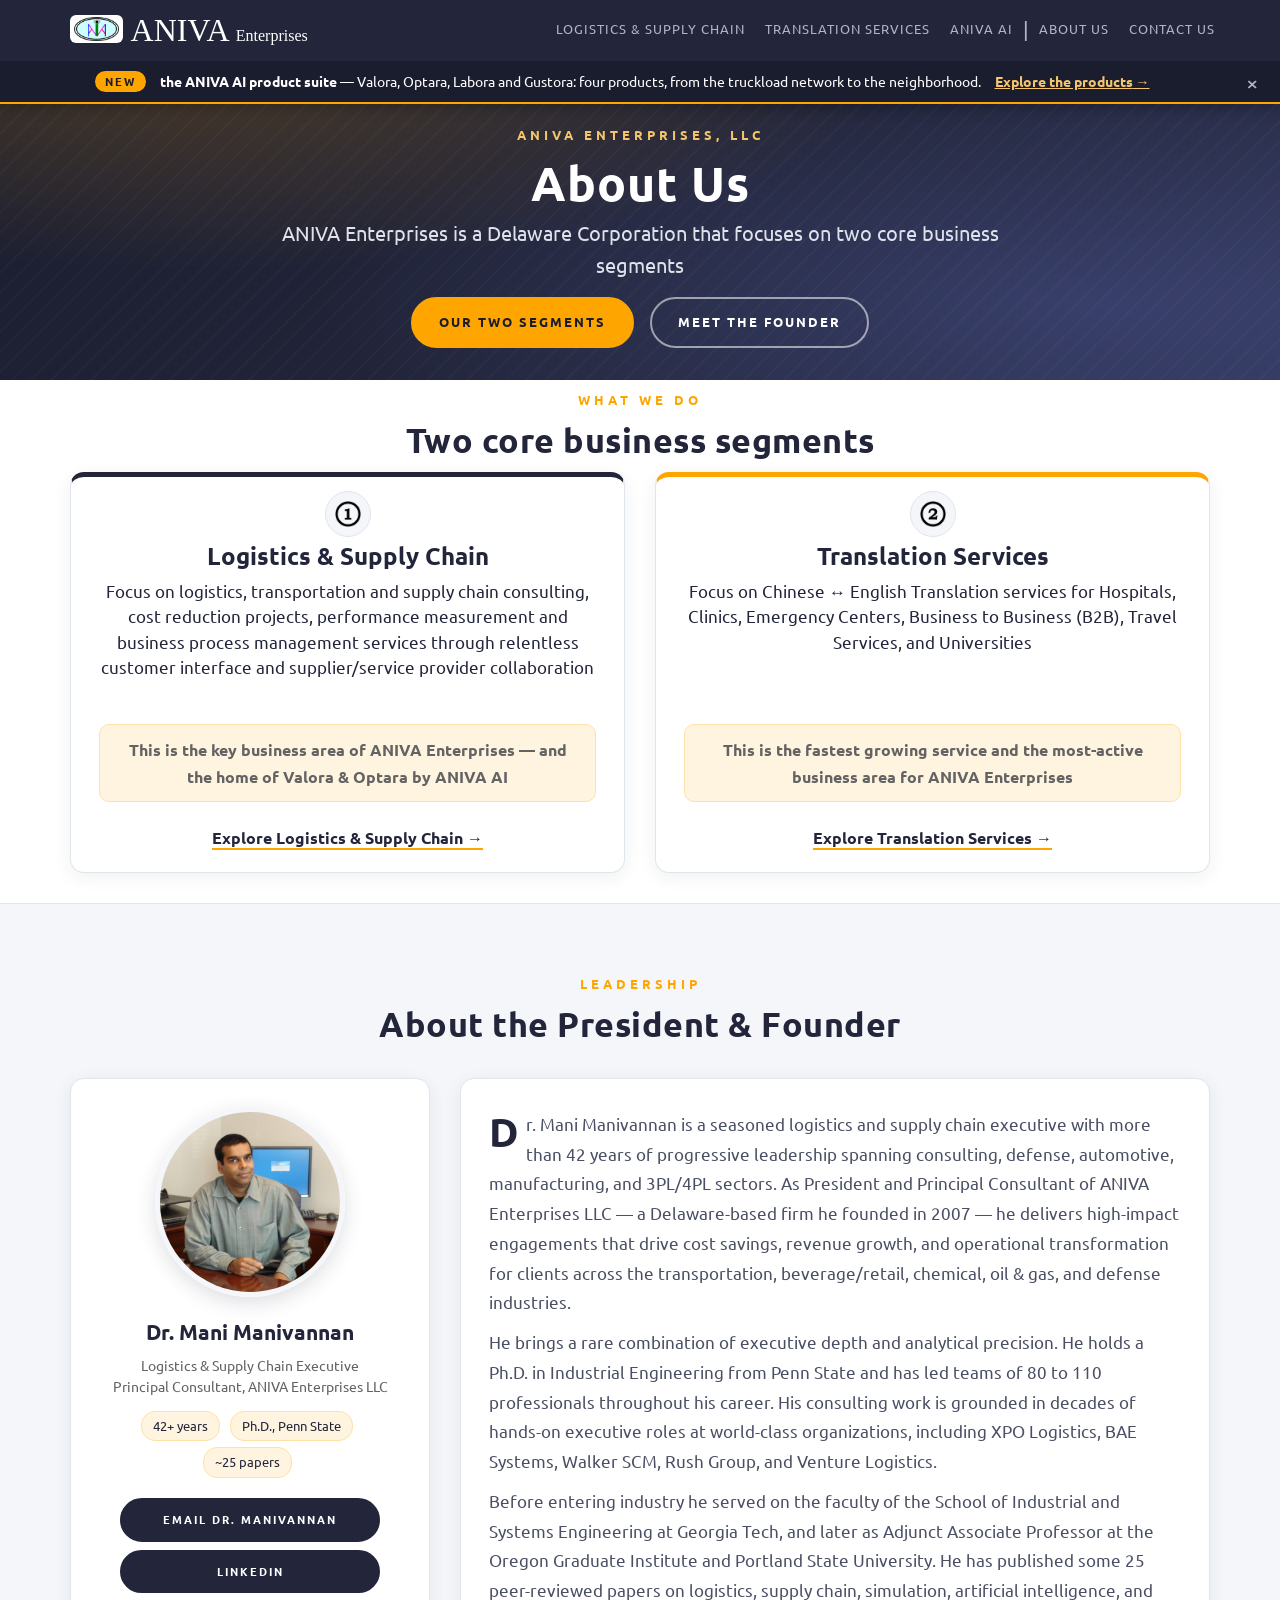
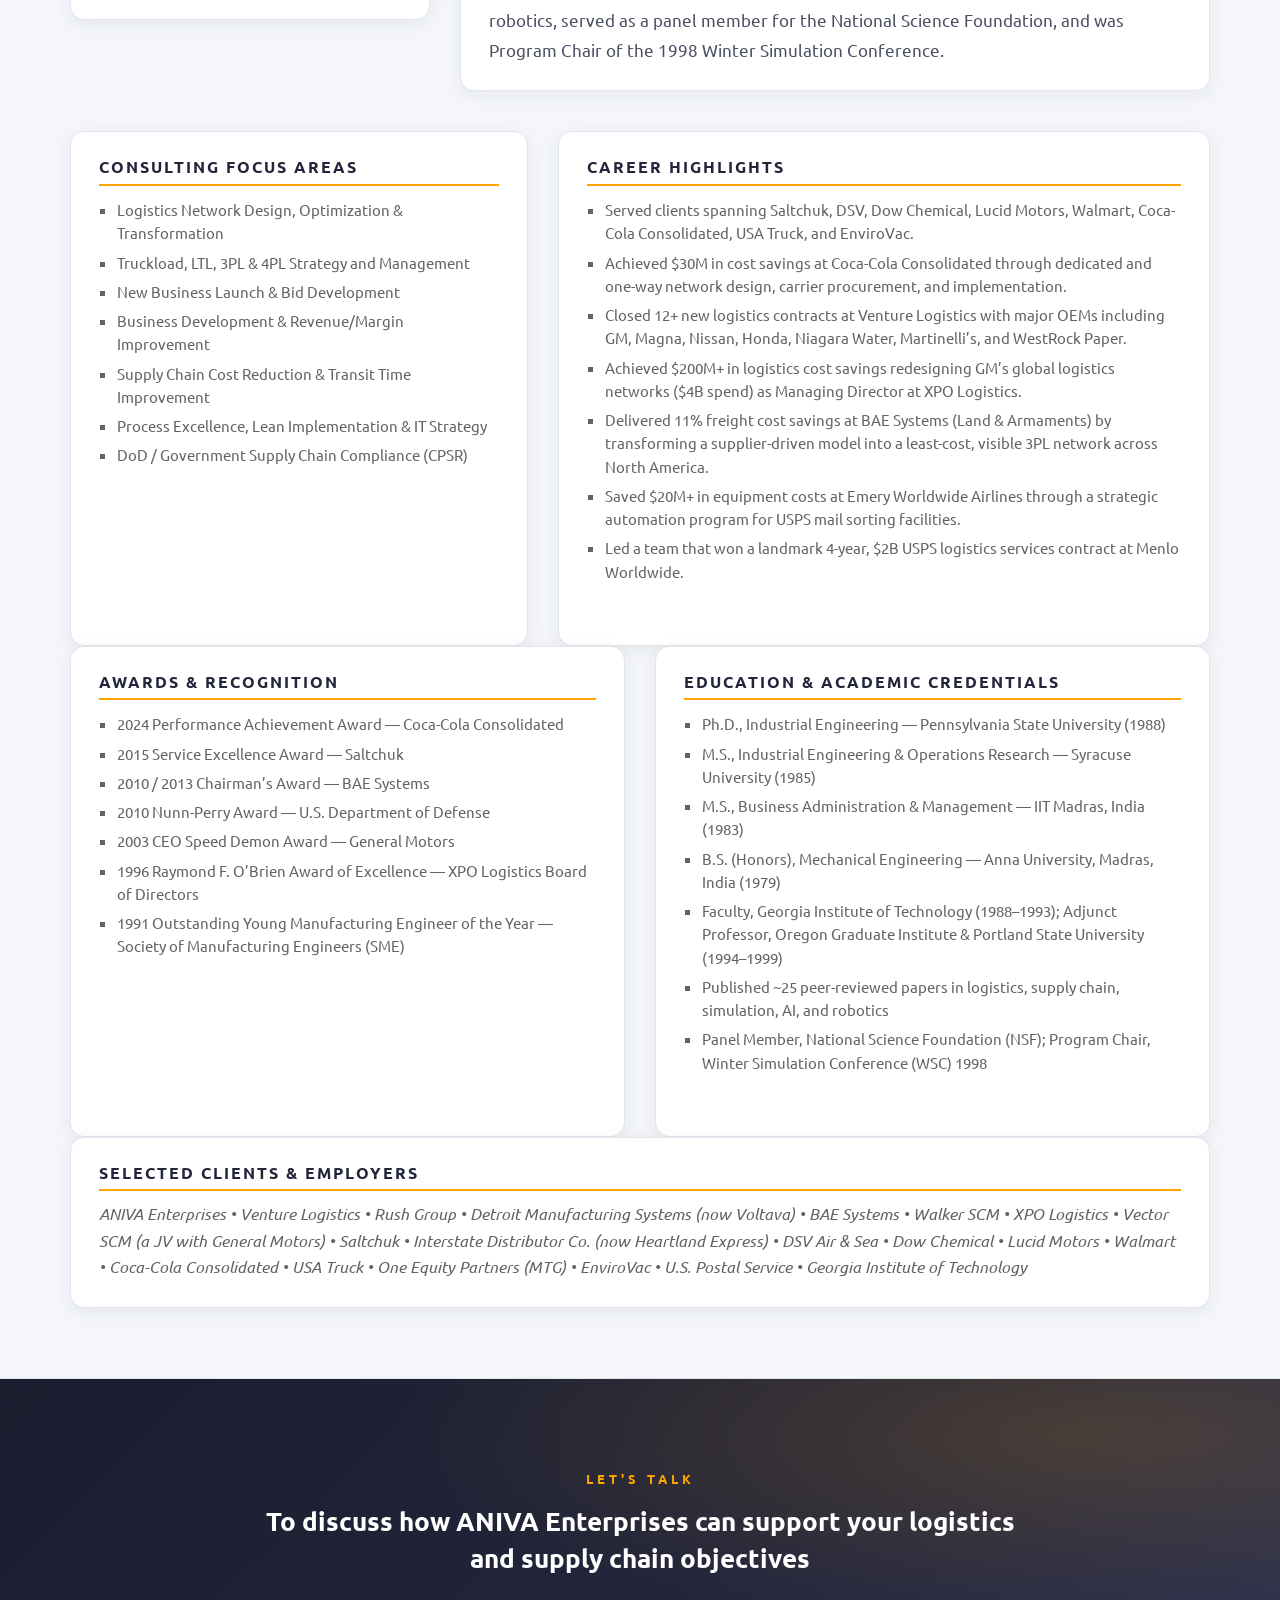
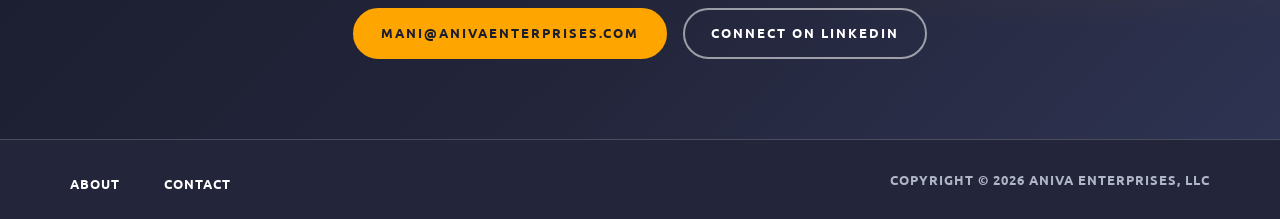
==== commit 98090c59: "Add ANIVA AI page with four-product suite: Valora, Optara, Labora, Gustora - New top-level ANIVA-AI " ====
--- a/AboutUs/AboutUs.html
+++ b/AboutUs/AboutUs.html
@@ -47,6 +47,7 @@
           <ul class="nav navbar-nav navbar-right">
             <li><a href="../LogisticsandSupplyChain/LSC.html">Logistics &amp; Supply Chain</a></li>
             <li><a href="../TranslationServices/TranslationServices.html">Translation Services</a></li>
+            <li><a href="../ANIVA-AI/ANIVA-AI.html">ANIVA AI</a></li>
             <li id="nav_divider" class="hidden-xs">|</li>
             <li><a href="AboutUs.html">About Us</a></li>
             <li><a href="../ContactUs/ContactUs.html">Contact Us</a></li>
@@ -58,8 +59,8 @@
     <!--Valora announcement ribbon (dismissible)-->
     <div class="announce" id="announce" role="region" aria-label="Announcement">
       <span class="announce-pill">New</span>
-      <span class="announce-text"><span class="announce-short">Introducing </span><b>Valora &amp; Optara by ANIVA AI</b><span class="announce-long"> &mdash; truckload network value for your fleet and carrier bidding, selection and execution for the shipper.</span></span>
-      <a class="announce-link" href="../LogisticsandSupplyChain/LSC.html#valora"><span class="announce-long">Explore the products</span><span class="announce-short">Learn more</span> &rarr;</a>
+      <span class="announce-text"><span class="announce-short">Introducing </span><b>the ANIVA AI product suite</b><span class="announce-long"> &mdash; Valora, Optara, Labora and Gustora: four products, from the truckload network to the neighborhood.</span></span>
+      <a class="announce-link" href="../ANIVA-AI/ANIVA-AI.html"><span class="announce-long">Explore the products</span><span class="announce-short">Learn more</span> &rarr;</a>
       <button class="announce-close" type="button" aria-label="Dismiss announcement">&times;</button>
     </div>
     <!--Hero-->
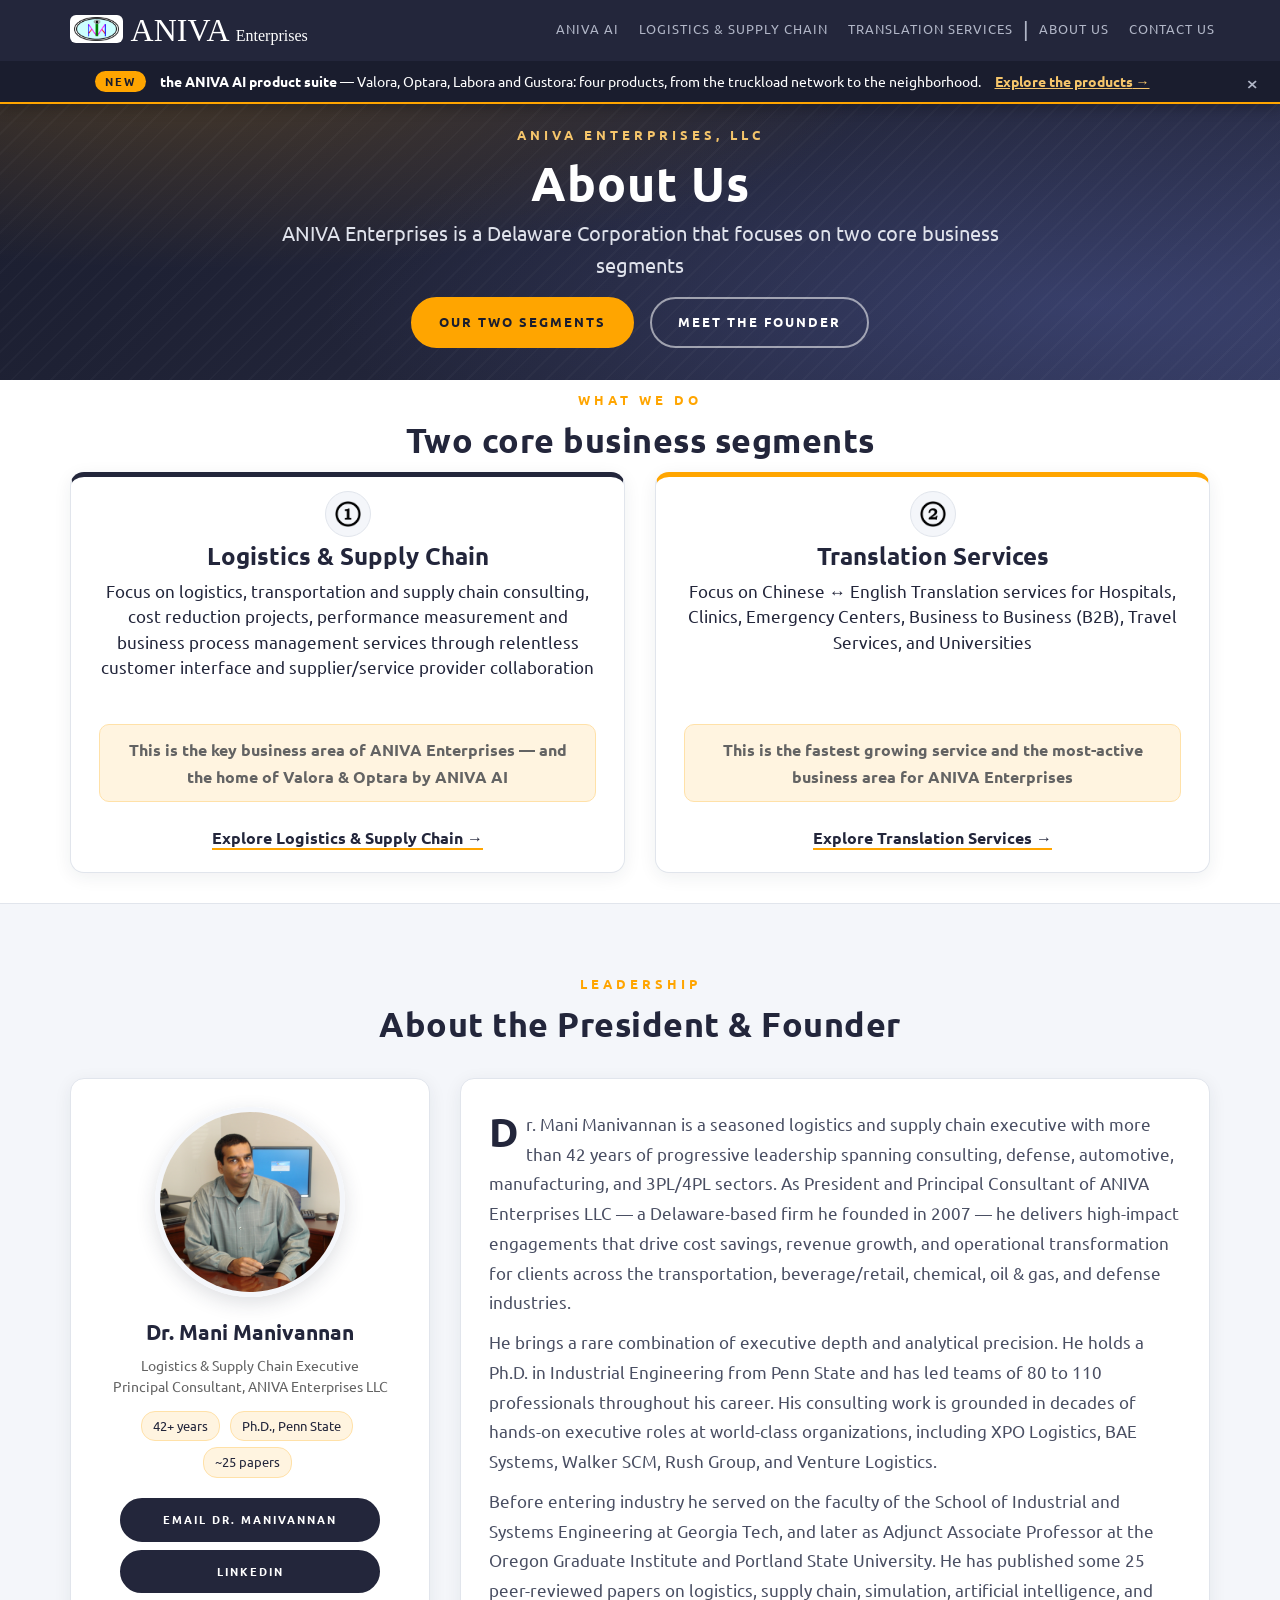
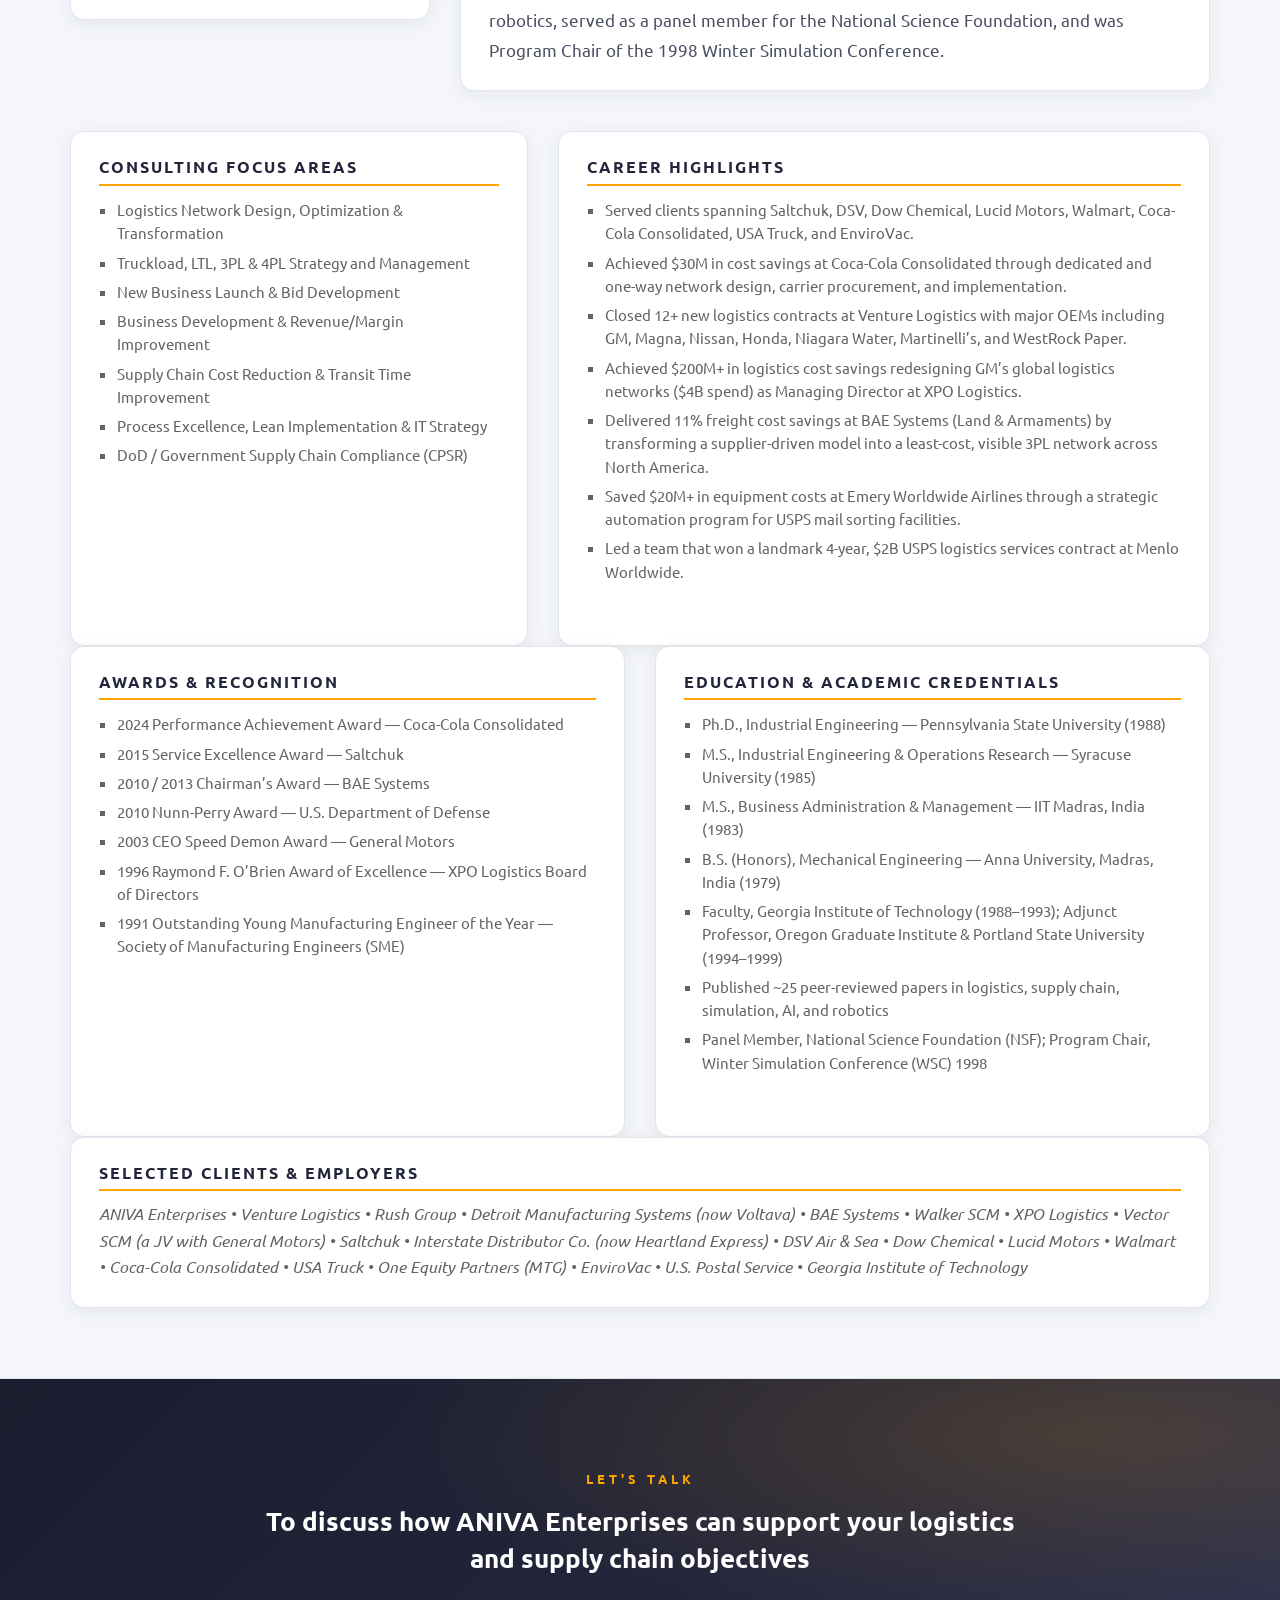
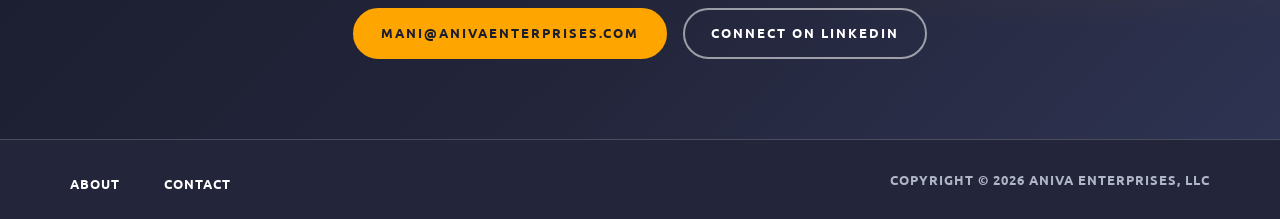
==== commit 146403a0: "Reorder navbar: ANIVA AI first, then Logistics & Supply Chain, Translation Co-Authored-By: Claude Fa" ====
--- a/AboutUs/AboutUs.html
+++ b/AboutUs/AboutUs.html
@@ -45,9 +45,9 @@
         </div>
         <div class="navbar-collapse collapse">
           <ul class="nav navbar-nav navbar-right">
+            <li><a href="../ANIVA-AI/ANIVA-AI.html">ANIVA AI</a></li>
             <li><a href="../LogisticsandSupplyChain/LSC.html">Logistics &amp; Supply Chain</a></li>
             <li><a href="../TranslationServices/TranslationServices.html">Translation Services</a></li>
-            <li><a href="../ANIVA-AI/ANIVA-AI.html">ANIVA AI</a></li>
             <li id="nav_divider" class="hidden-xs">|</li>
             <li><a href="AboutUs.html">About Us</a></li>
             <li><a href="../ContactUs/ContactUs.html">Contact Us</a></li>
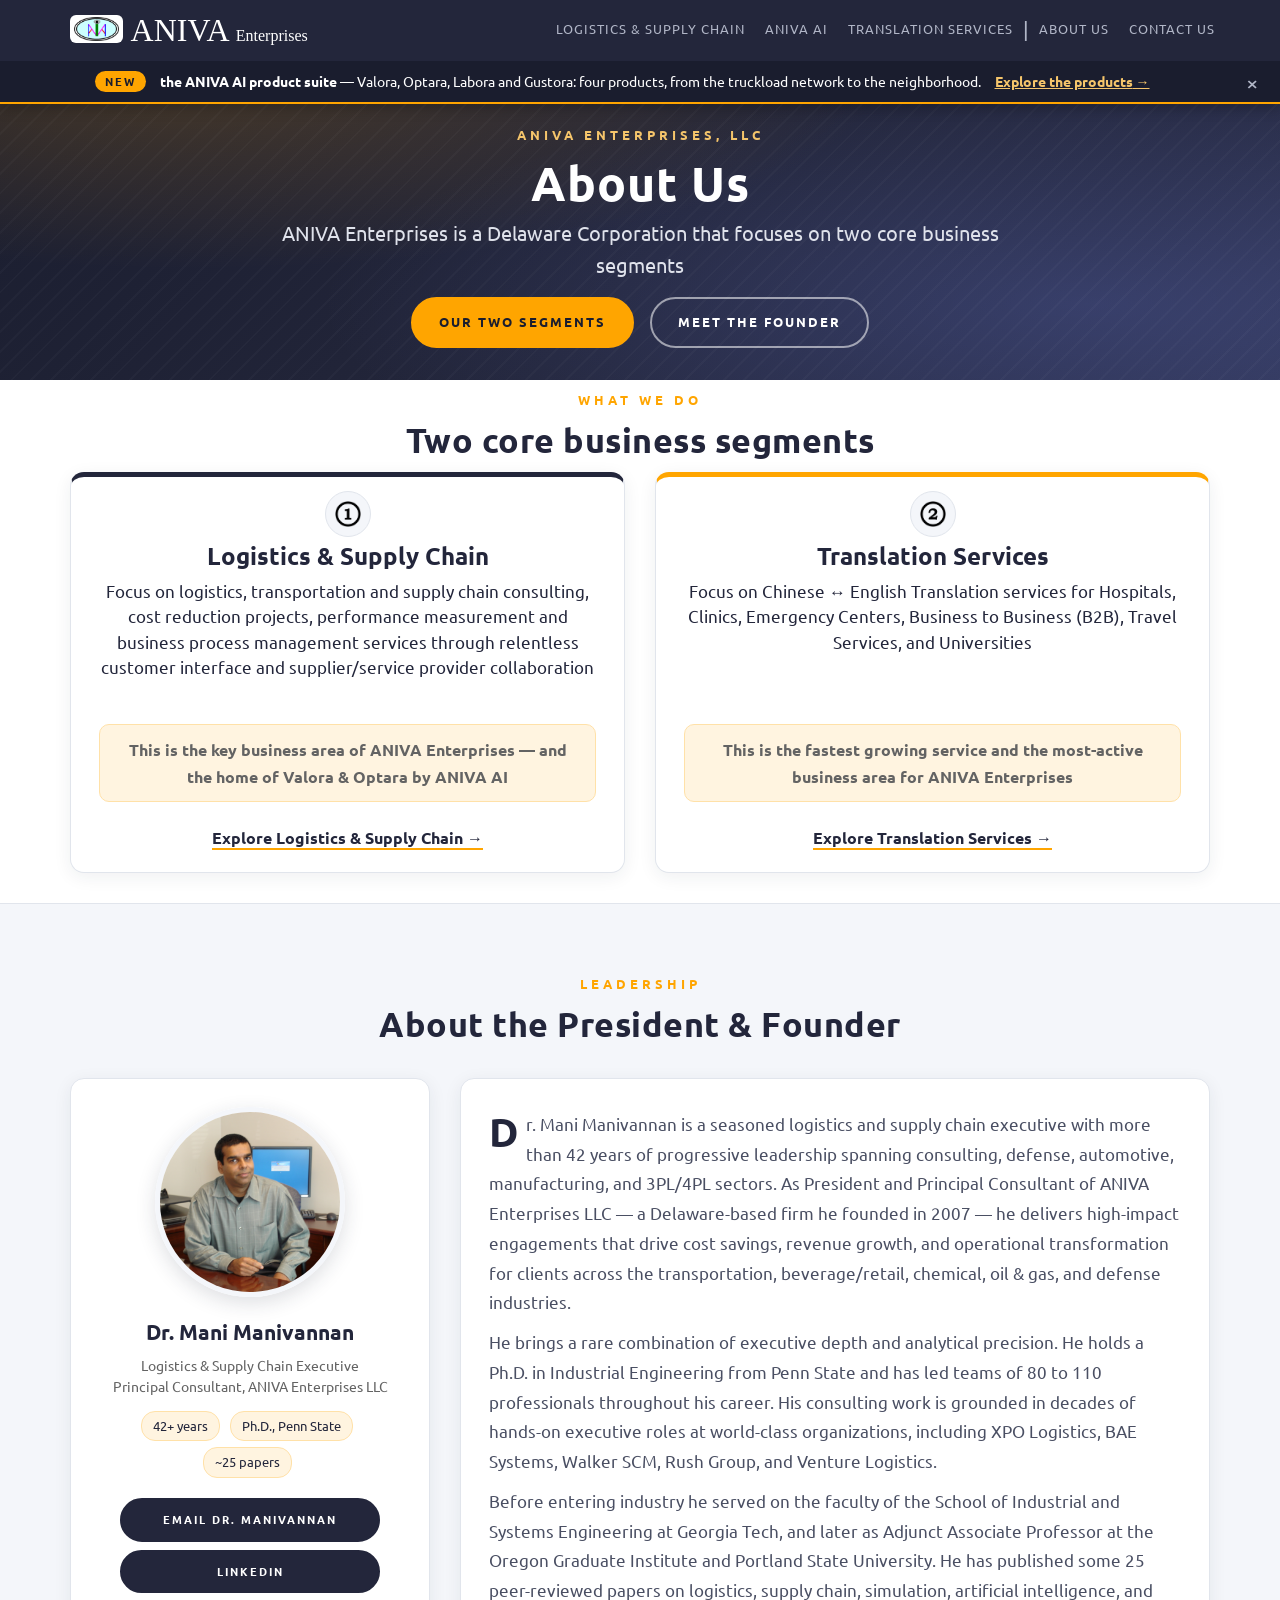
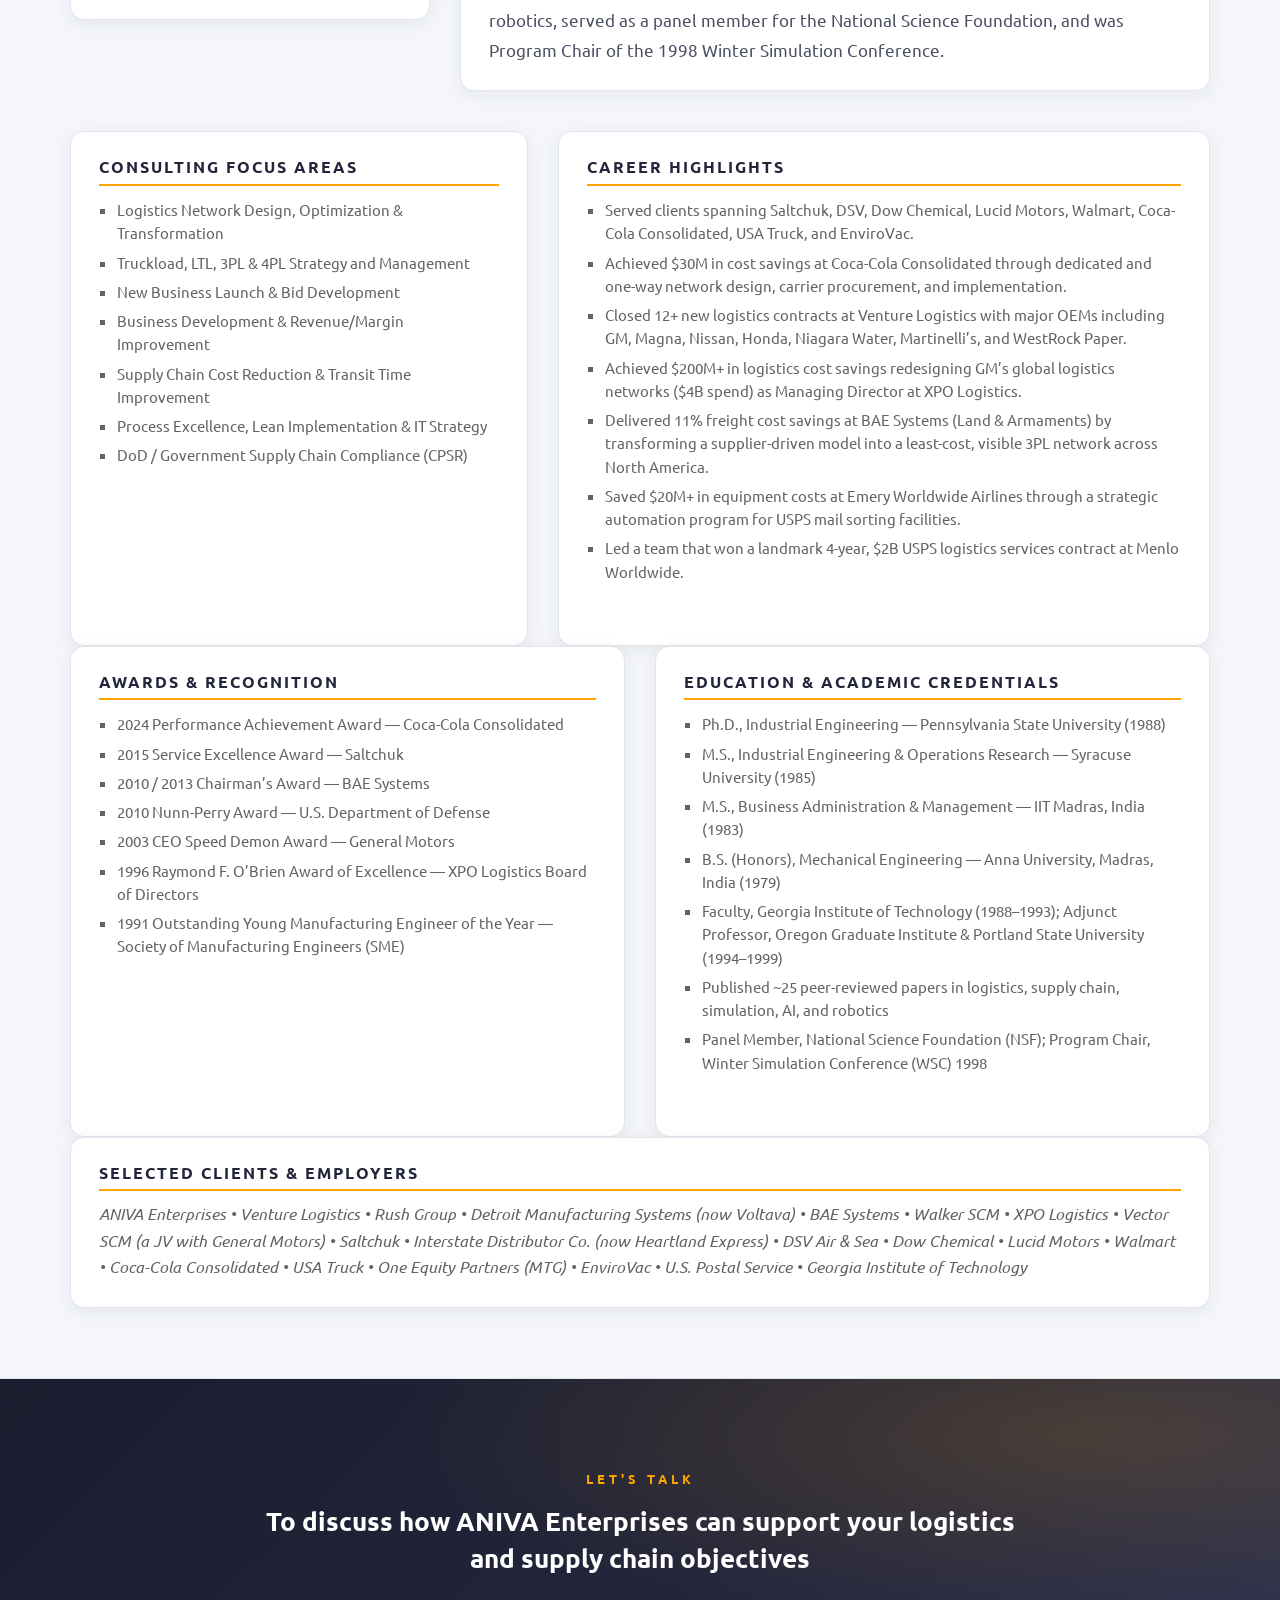
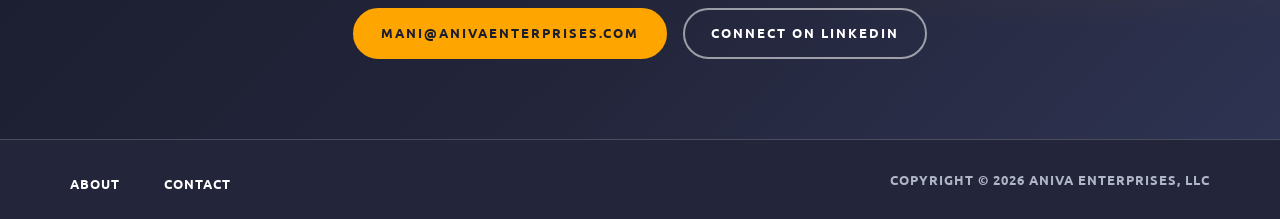
==== commit f7c45689: "Navbar order: Logistics & Supply Chain, ANIVA AI, Translation Services Co-Authored-By: Claude Fable " ====
--- a/AboutUs/AboutUs.html
+++ b/AboutUs/AboutUs.html
@@ -45,8 +45,8 @@
         </div>
         <div class="navbar-collapse collapse">
           <ul class="nav navbar-nav navbar-right">
+            <li><a href="../LogisticsandSupplyChain/LSC.html">Logistics &amp; Supply Chain</a></li>
             <li><a href="../ANIVA-AI/ANIVA-AI.html">ANIVA AI</a></li>
-            <li><a href="../LogisticsandSupplyChain/LSC.html">Logistics &amp; Supply Chain</a></li>
             <li><a href="../TranslationServices/TranslationServices.html">Translation Services</a></li>
             <li id="nav_divider" class="hidden-xs">|</li>
             <li><a href="AboutUs.html">About Us</a></li>
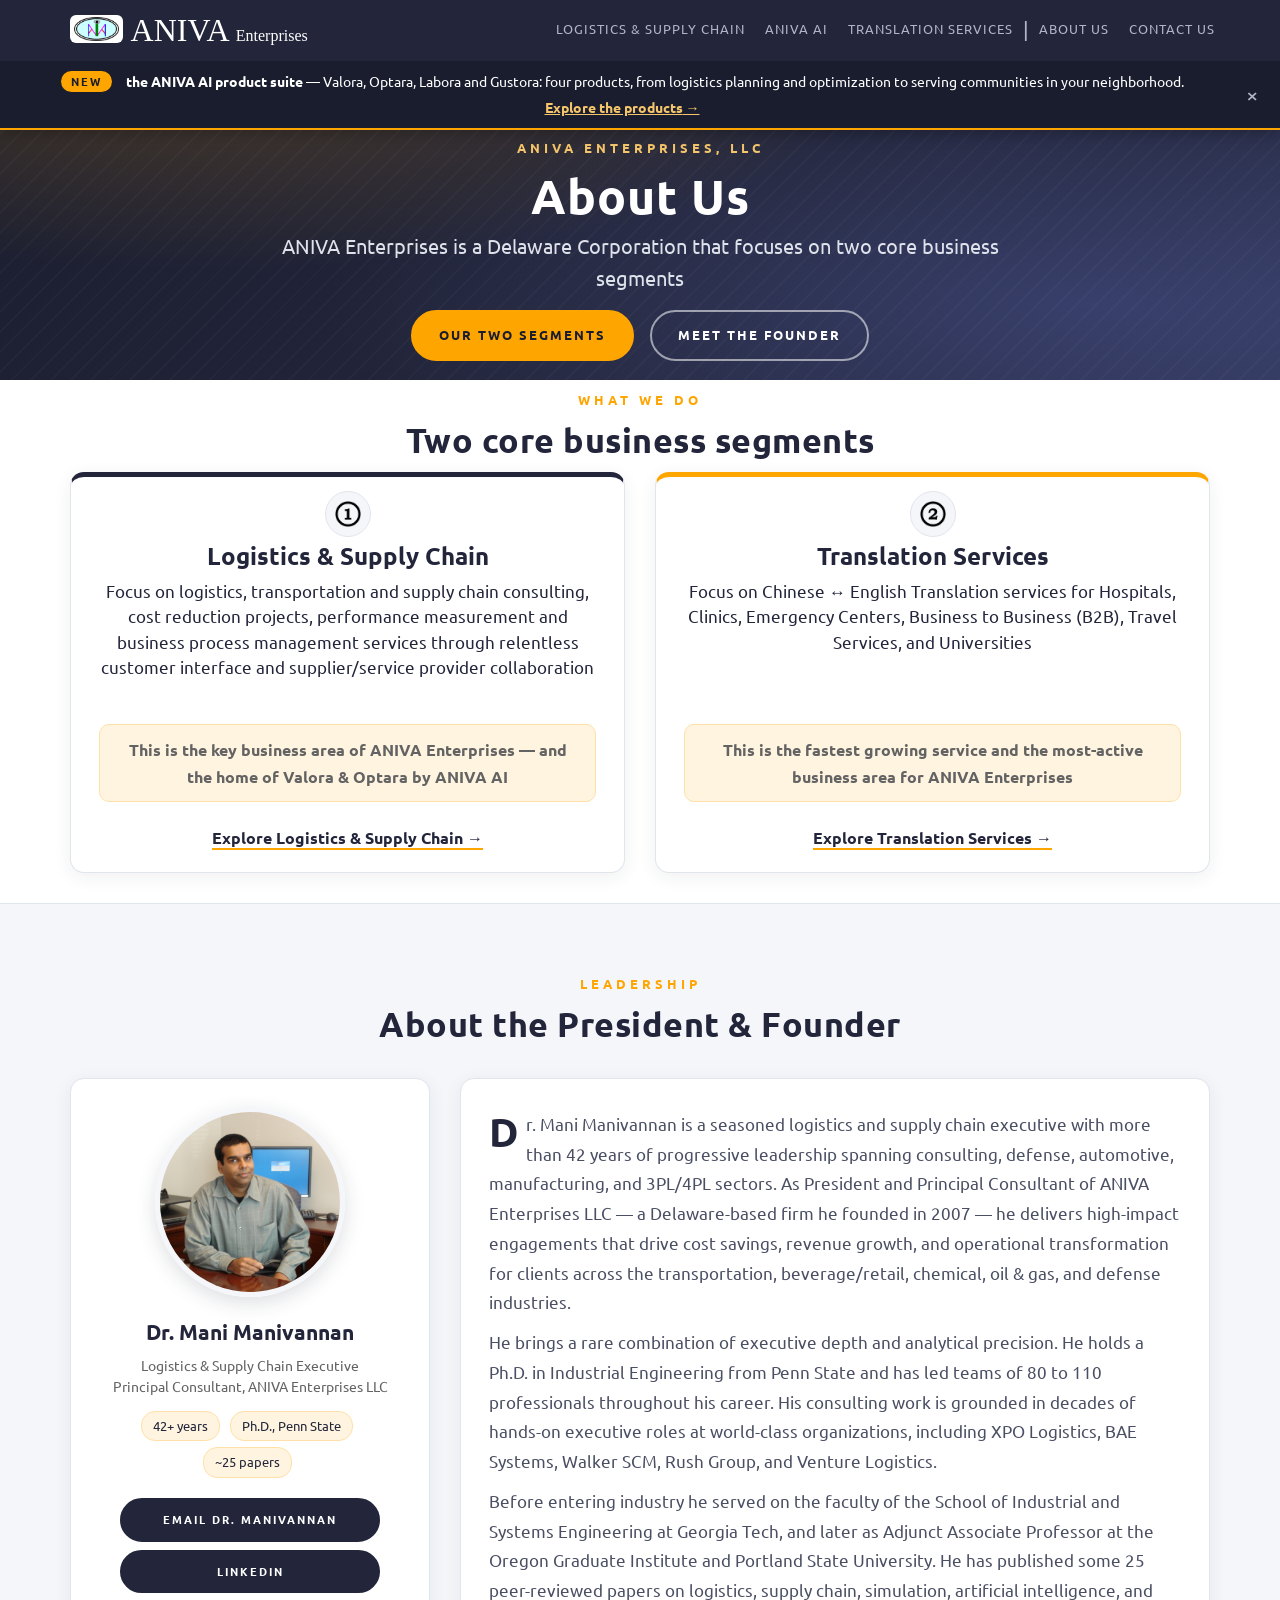
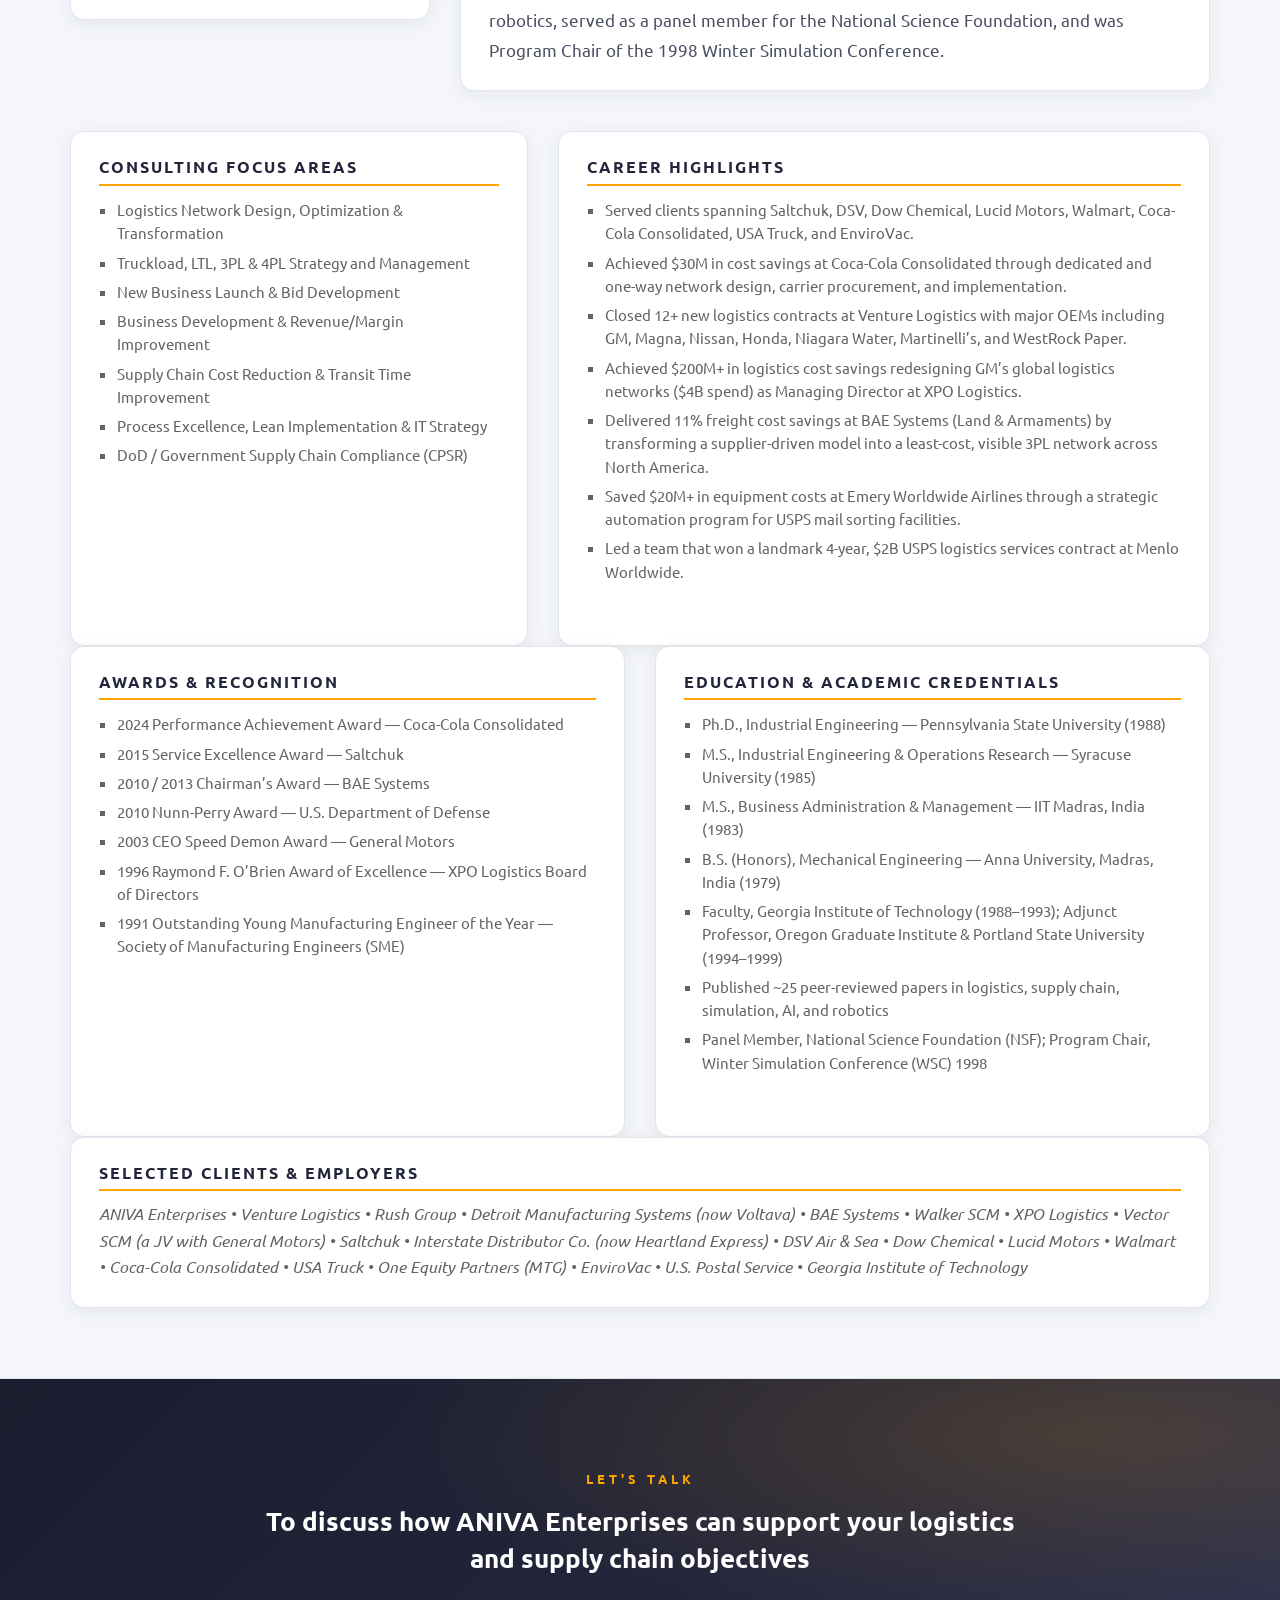
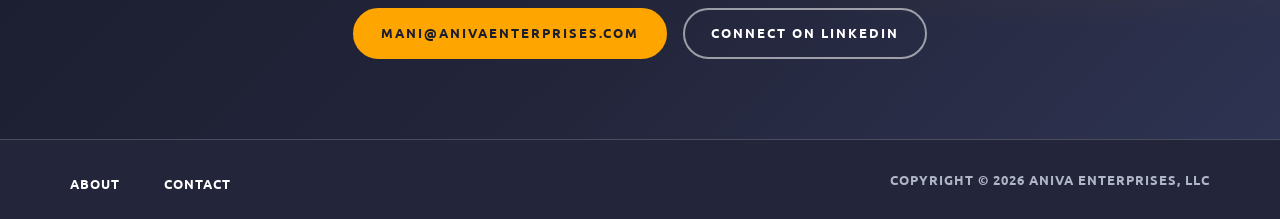
==== commit da4836a6: "Ribbon: from logistics planning and optimization to serving communities Co-Authored-By: Claude Fable" ====
--- a/AboutUs/AboutUs.html
+++ b/AboutUs/AboutUs.html
@@ -59,7 +59,7 @@
     <!--Valora announcement ribbon (dismissible)-->
     <div class="announce" id="announce" role="region" aria-label="Announcement">
       <span class="announce-pill">New</span>
-      <span class="announce-text"><span class="announce-short">Introducing </span><b>the ANIVA AI product suite</b><span class="announce-long"> &mdash; Valora, Optara, Labora and Gustora: four products, from the truckload network to the neighborhood.</span></span>
+      <span class="announce-text"><span class="announce-short">Introducing </span><b>the ANIVA AI product suite</b><span class="announce-long"> &mdash; Valora, Optara, Labora and Gustora: four products, from logistics planning and optimization to serving communities in your neighborhood.</span></span>
       <a class="announce-link" href="../ANIVA-AI/ANIVA-AI.html"><span class="announce-long">Explore the products</span><span class="announce-short">Learn more</span> &rarr;</a>
       <button class="announce-close" type="button" aria-label="Dismiss announcement">&times;</button>
     </div>
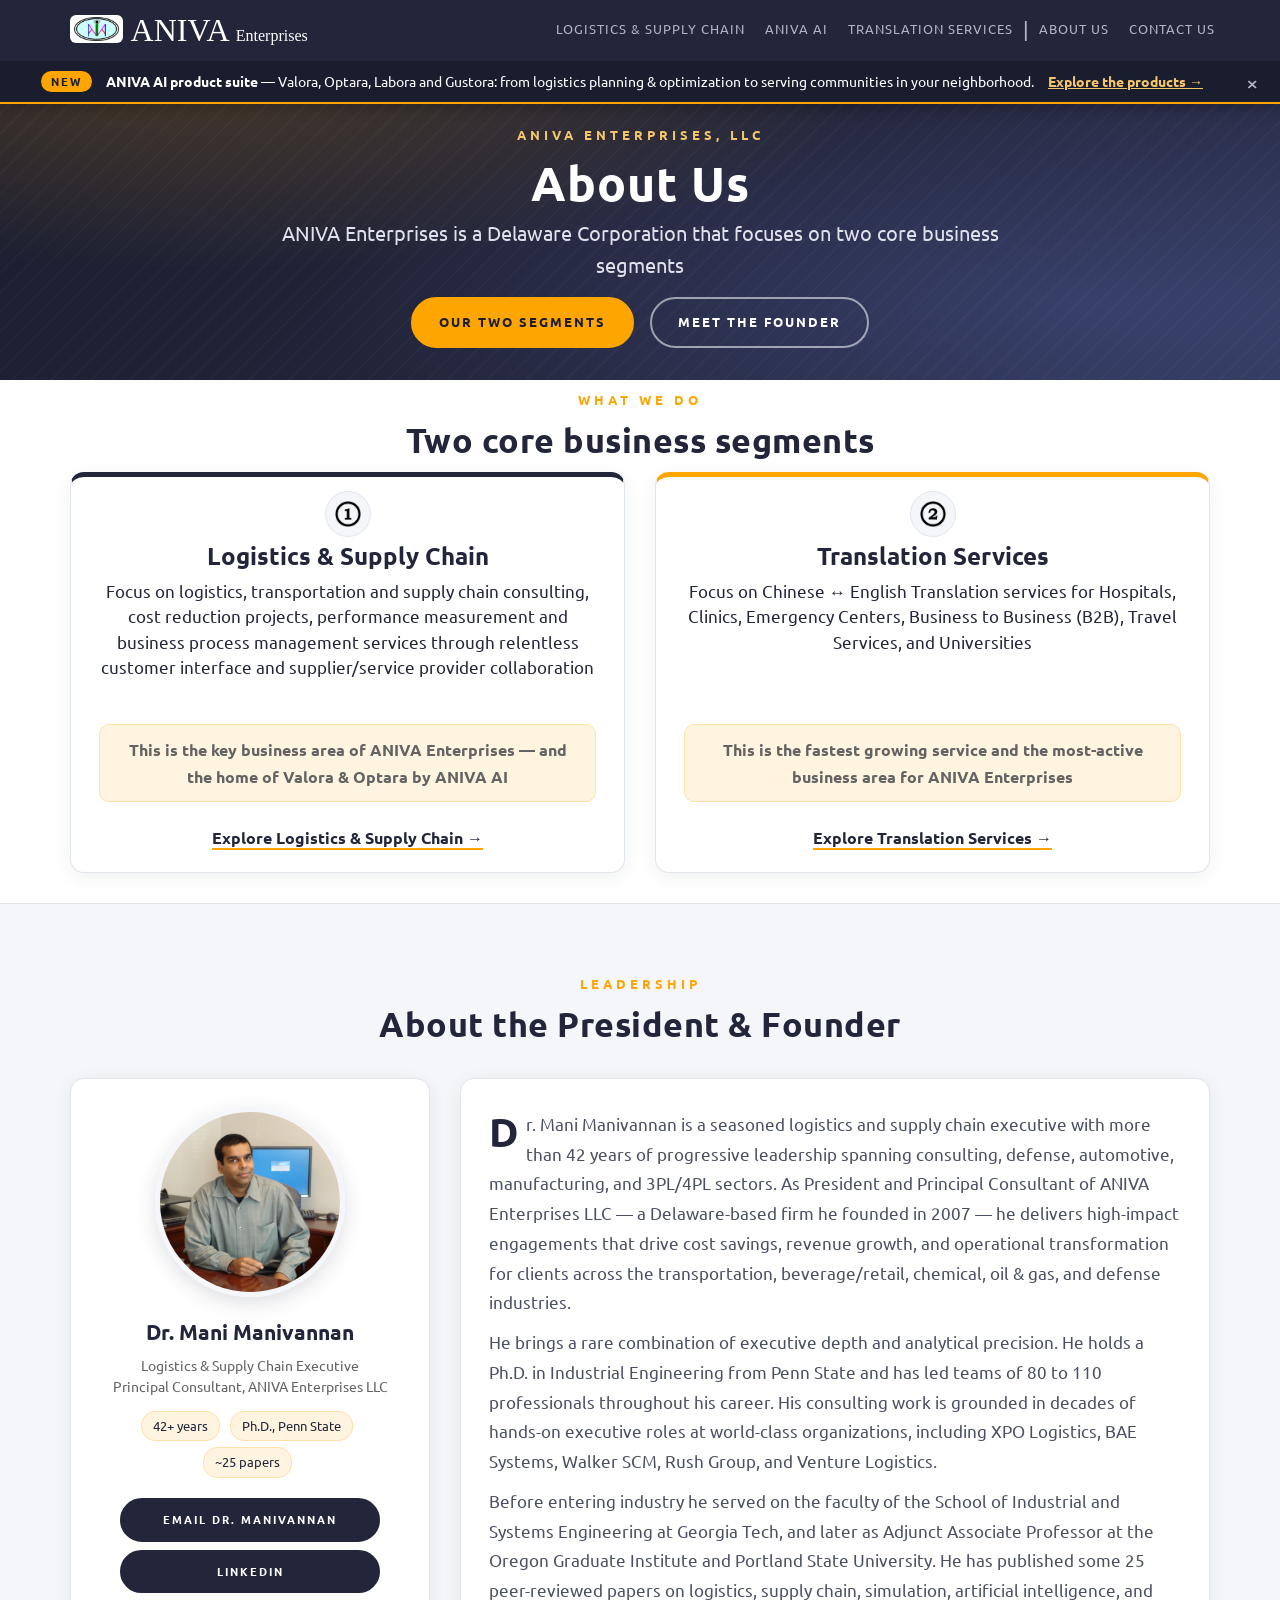
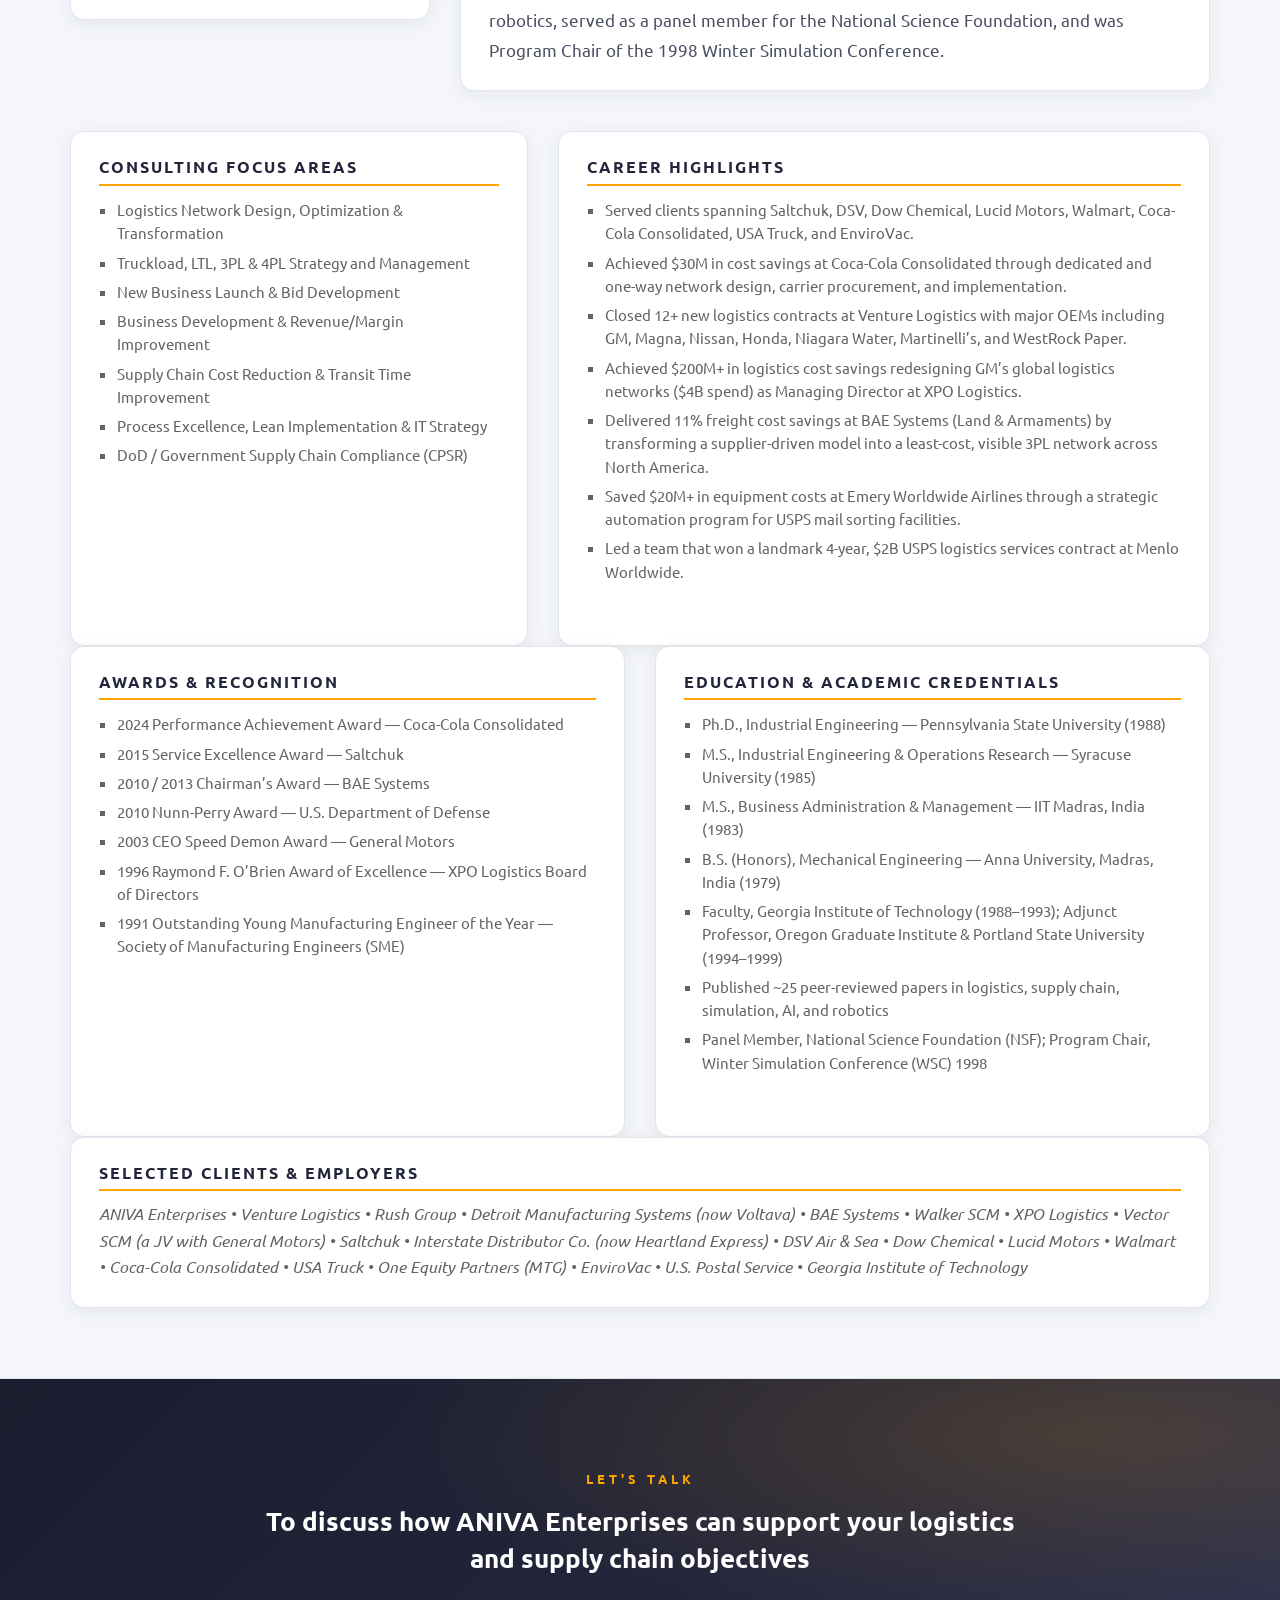
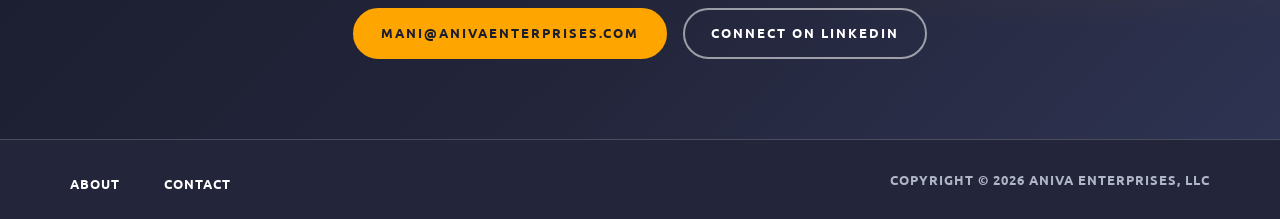
==== commit 33121ab7: "Ribbon: ANIVA AI product suite wording per review Co-Authored-By: Claude Fable 5 <noreply@anthropic." ====
--- a/AboutUs/AboutUs.html
+++ b/AboutUs/AboutUs.html
@@ -59,7 +59,7 @@
     <!--Valora announcement ribbon (dismissible)-->
     <div class="announce" id="announce" role="region" aria-label="Announcement">
       <span class="announce-pill">New</span>
-      <span class="announce-text"><span class="announce-short">Introducing </span><b>the ANIVA AI product suite</b><span class="announce-long"> &mdash; Valora, Optara, Labora and Gustora: four products, from logistics planning and optimization to serving communities in your neighborhood.</span></span>
+      <span class="announce-text"><span class="announce-short">Introducing </span><b>ANIVA AI product suite</b><span class="announce-long"> &mdash; Valora, Optara, Labora and Gustora: from logistics planning &amp; optimization to serving communities in your neighborhood.</span></span>
       <a class="announce-link" href="../ANIVA-AI/ANIVA-AI.html"><span class="announce-long">Explore the products</span><span class="announce-short">Learn more</span> &rarr;</a>
       <button class="announce-close" type="button" aria-label="Dismiss announcement">&times;</button>
     </div>
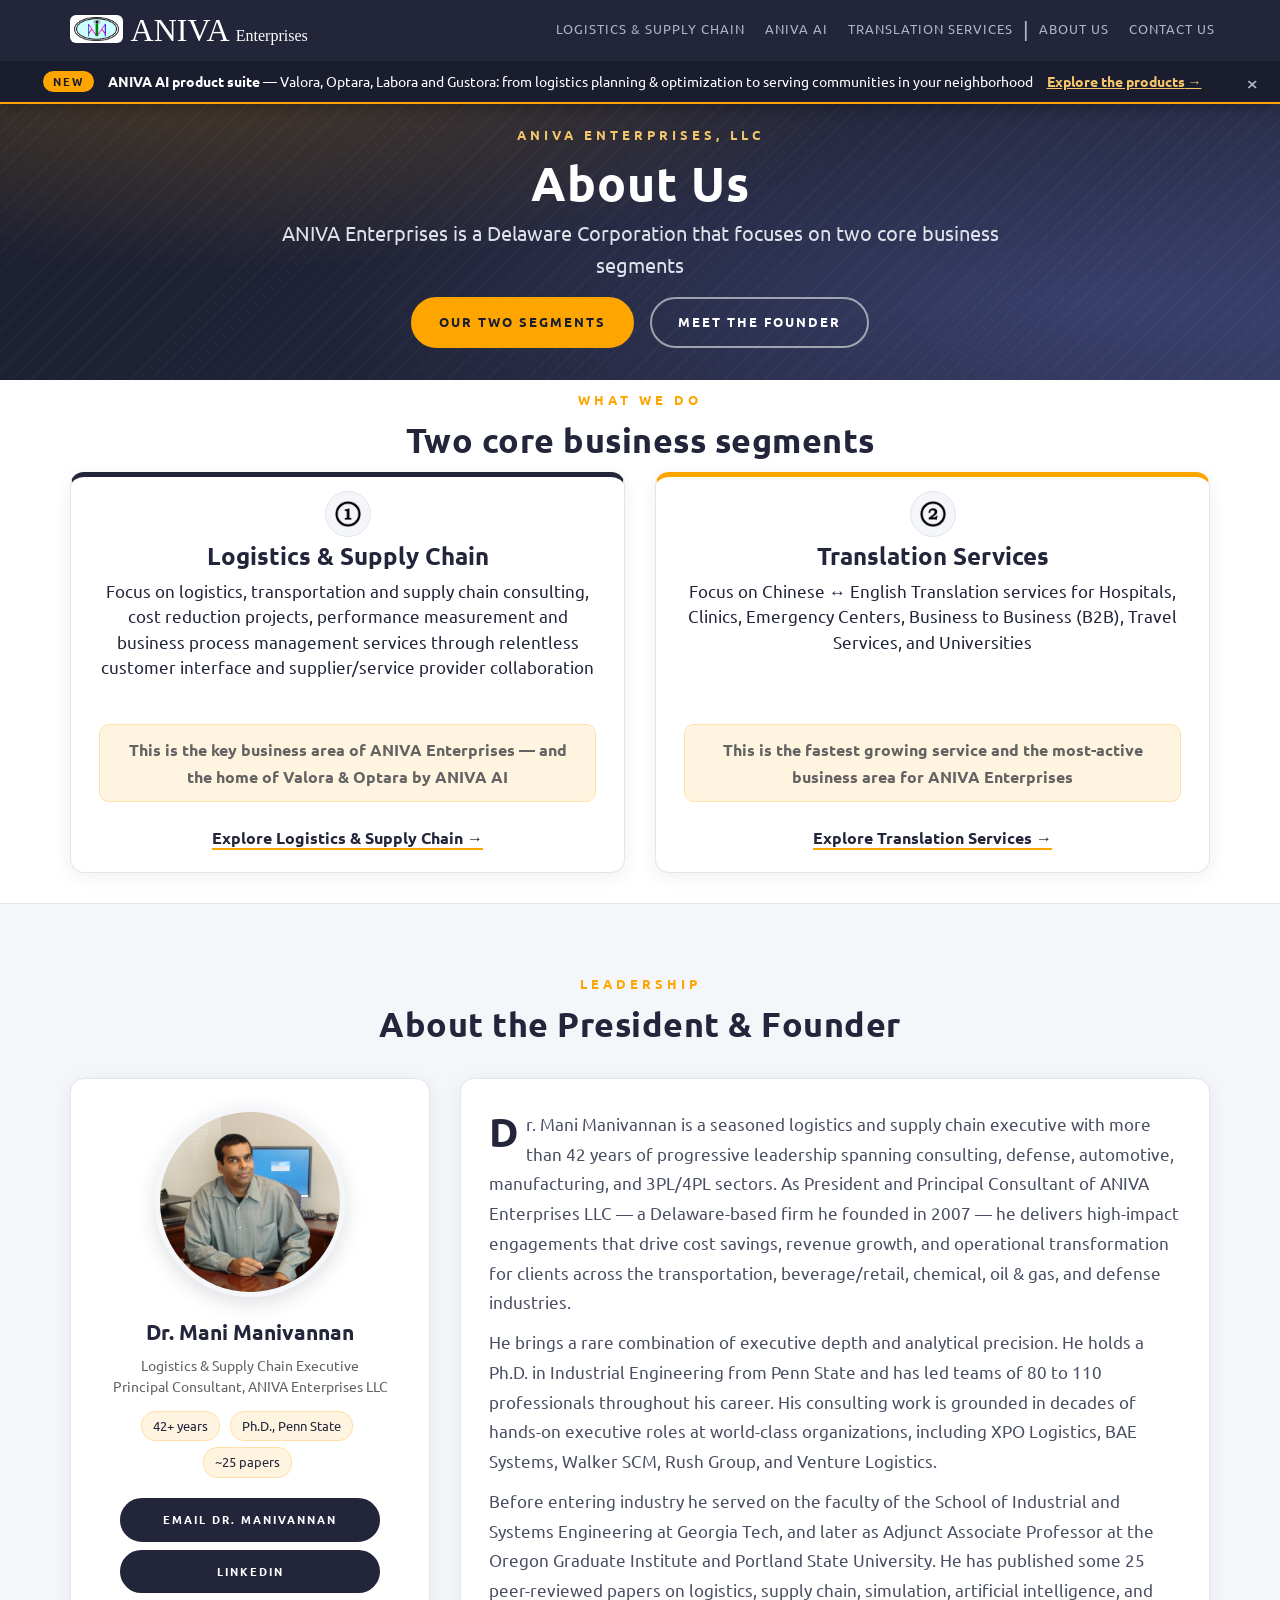
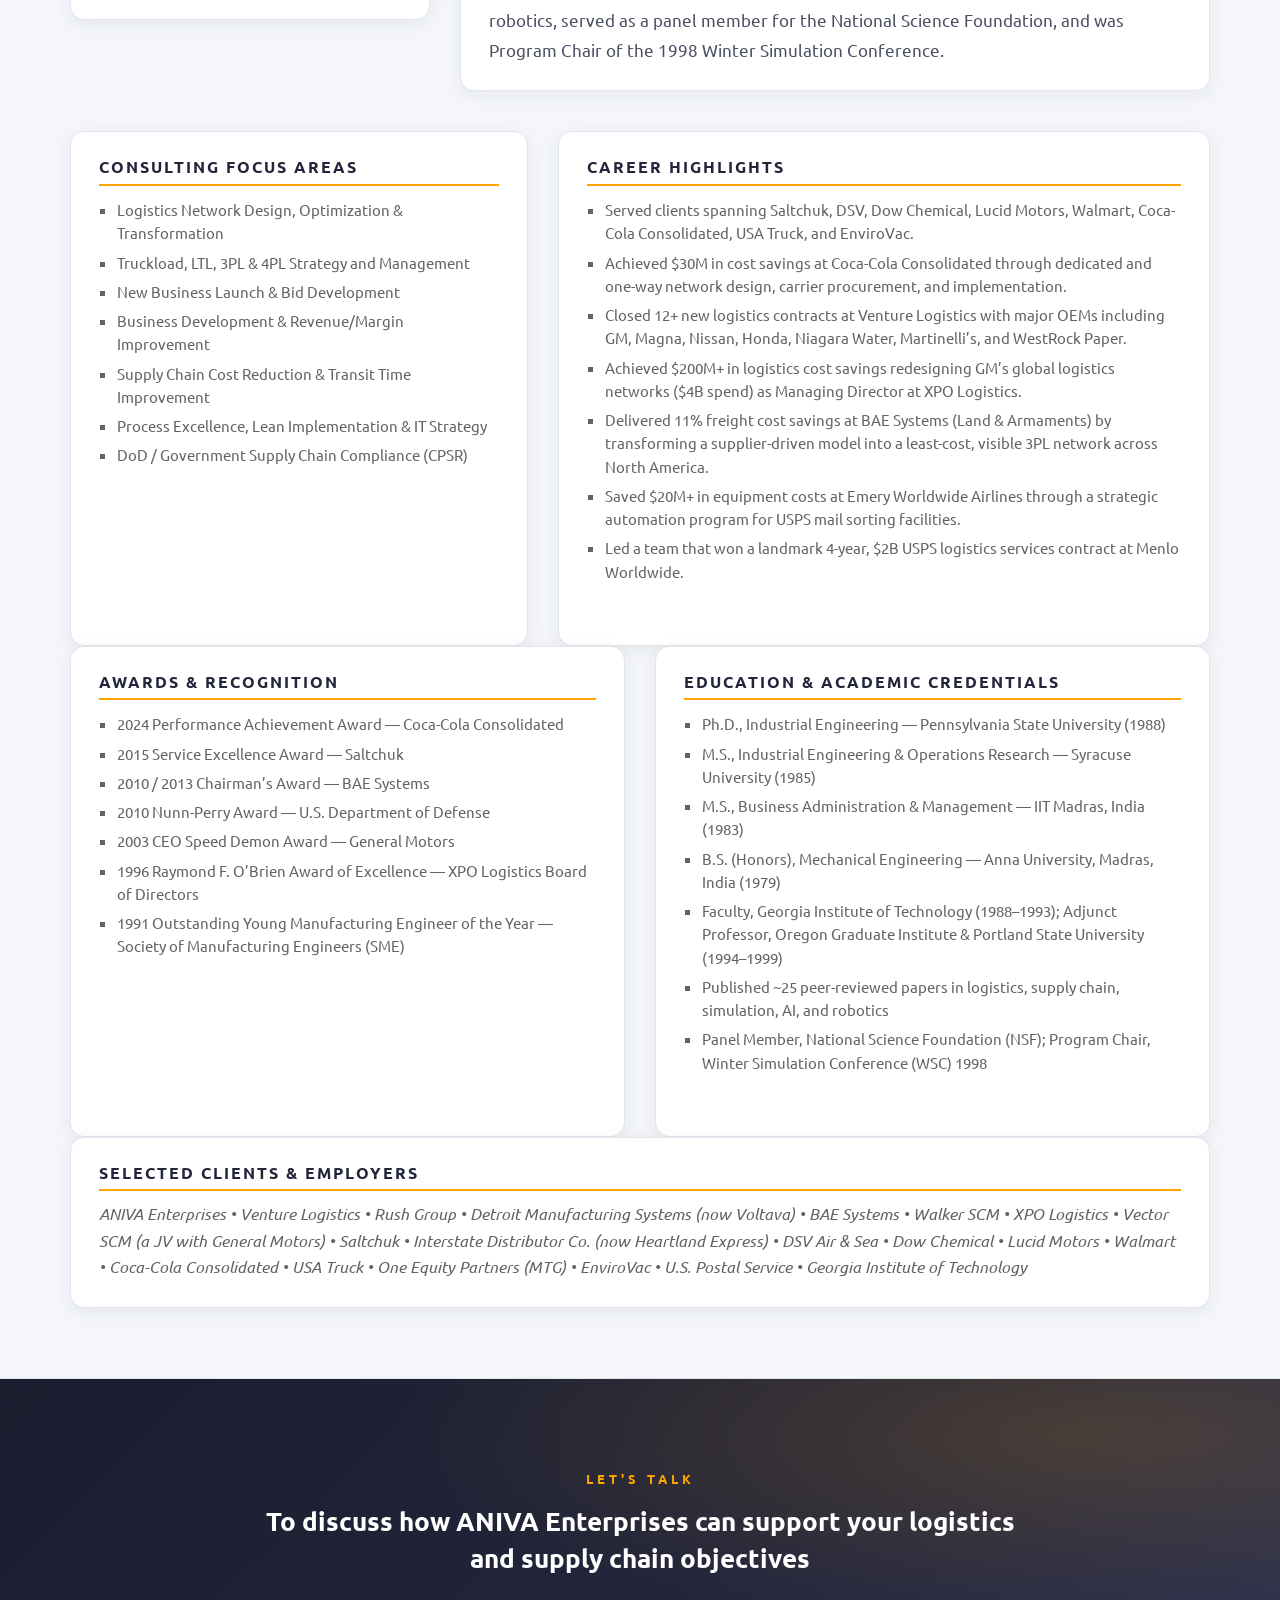
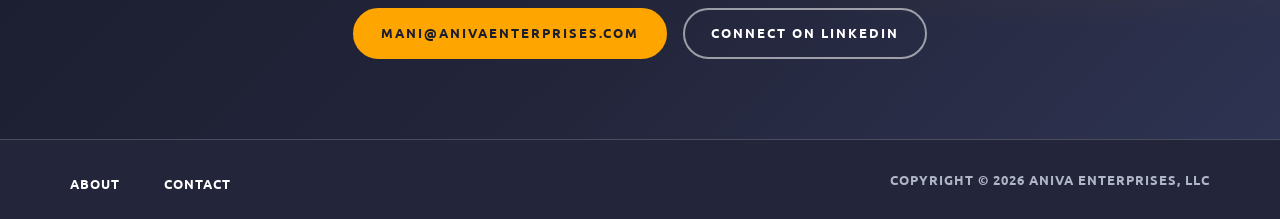
==== commit 11aa485e: "Hero buttons: ANIVA AI in the middle; drop ribbon trailing period Co-Authored-By: Claude Fable 5 <no" ====
--- a/AboutUs/AboutUs.html
+++ b/AboutUs/AboutUs.html
@@ -59,7 +59,7 @@
     <!--Valora announcement ribbon (dismissible)-->
     <div class="announce" id="announce" role="region" aria-label="Announcement">
       <span class="announce-pill">New</span>
-      <span class="announce-text"><span class="announce-short">Introducing </span><b>ANIVA AI product suite</b><span class="announce-long"> &mdash; Valora, Optara, Labora and Gustora: from logistics planning &amp; optimization to serving communities in your neighborhood.</span></span>
+      <span class="announce-text"><span class="announce-short">Introducing </span><b>ANIVA AI product suite</b><span class="announce-long"> &mdash; Valora, Optara, Labora and Gustora: from logistics planning &amp; optimization to serving communities in your neighborhood</span></span>
       <a class="announce-link" href="../ANIVA-AI/ANIVA-AI.html"><span class="announce-long">Explore the products</span><span class="announce-short">Learn more</span> &rarr;</a>
       <button class="announce-close" type="button" aria-label="Dismiss announcement">&times;</button>
     </div>
